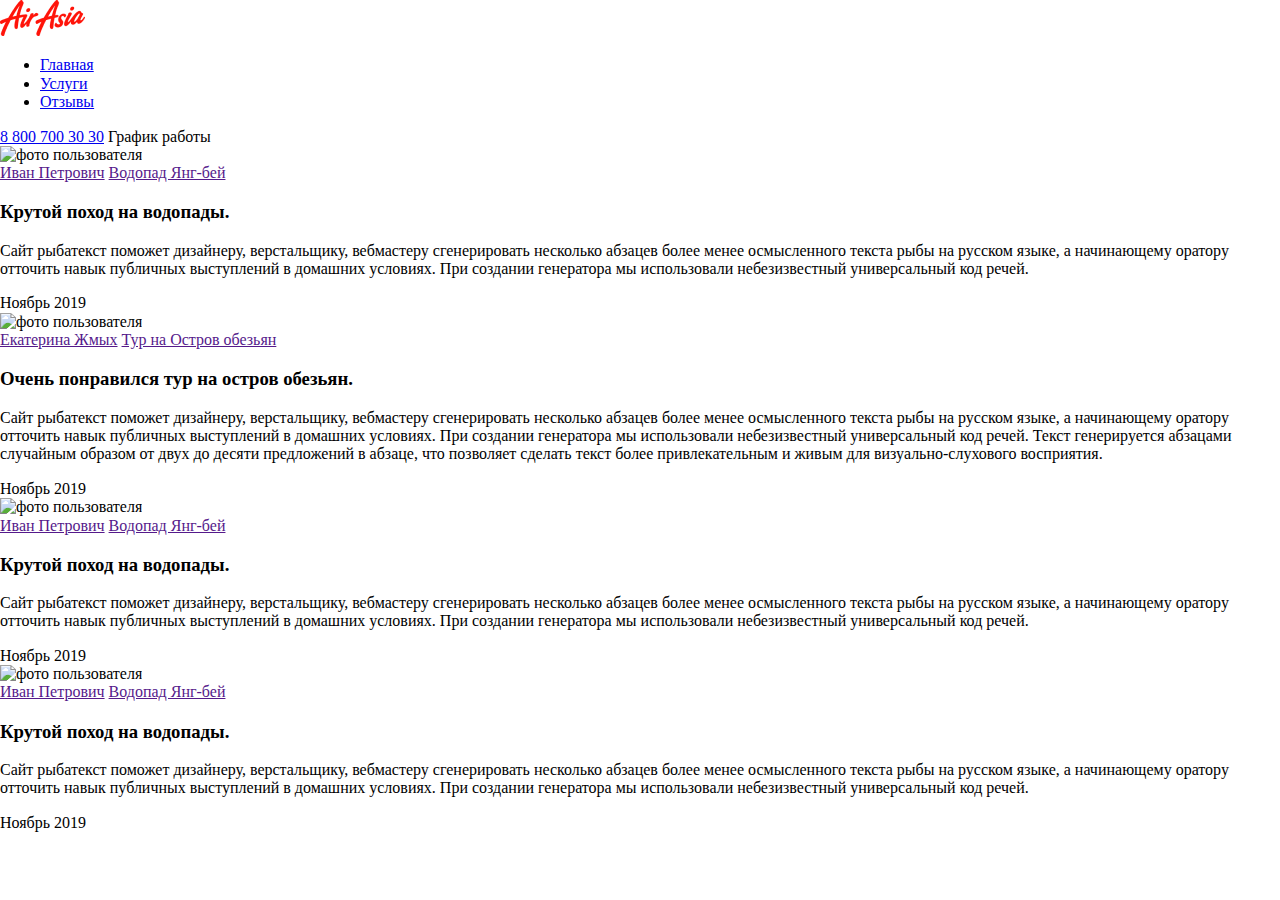
==== reviews.html @ 9202802c "Add files via upload" ====
<!DOCTYPE html>
<html lang="ru">

<head>
  <meta charset="UTF-8">
  <meta name="viewport" content="width=device-width, initial-scale=1.0">
  <link rel="stylesheet" href="./css/normalize.css">
  <link rel="stylesheet" href="./css/styles.css">
  <title>Air Asia - reviews</title>
</head>

<body>
  <div class="wrapper">
    <header class="header">
      <div class="logo header__logo">
        <a href="#" class="logo__link"><img class="logo__image" src="./img/logo.png" alt="air asia logo"></a>
      </div>
      <nav class="menu">
        <ul class="menu__list">
          <li class="menu__list-item"><a href="#" class="menu__list-link">Главная</a></li>
          <li class="menu__list-item"><a href="#" class="menu__list-link">Услуги</a></li>
          <li class="menu__list-item"><a href="#" class="menu__list-link">Отзывы</a></li>
        </ul>
      </nav>
      <div class="contacts">
        <a href="tel:+88007003030" class="contacts__tel-link">8 800 700 30 30</a>
        <span class="contacts__work-schedule">График работы</span>
      </div>
    </header>

    <main class="main">

      <section class="reviews">
        <div class="review-card">
          <div class="review-card__person-block">
            <div class="review-card__avatar-image">
              <img src="" alt="фото пользователя">
            </div>
            <div class="review-card__avatar-info">
              <a href="" class="review-card__avatar-link">Иван Петрович</a>
              <a href="" class="review-card__avatar-tour">Водопад Янг-бей</a>
            </div>
            <div class="review-card__content">
              <h3 class="review-card__title">Крутой поход на водопады.</h3>
              <p class="review-card__text">Сайт рыбатекст поможет дизайнеру, верстальщику, вебмастеру сгенерировать
                несколько абзацев более менее осмысленного текста рыбы на русском языке, а начинающему оратору отточить
                навык публичных выступлений в домашних условиях. При создании генератора мы использовали небезизвестный
                универсальный код речей.</p>
              <time class="review-card__post-date">Ноябрь 2019</time>
            </div>
          </div>
        </div>
        <div class="review-card">
          <div class="review-card__person-block">
            <div class="review-card__avatar-image">
              <img src="" alt="фото пользователя">
            </div>
            <div class="review-card__avatar-info">
              <a href="" class="review-card__avatar-link">Екатерина Жмых</a>
              <a href="" class="review-card__avatar-tour">Тур на Остров обезьян</a>
            </div>
            <div class="review-card__content">
              <h3 class="review-card__title">Очень понравился тур на остров обезьян.</h3>
              <p class="review-card__text">Сайт рыбатекст поможет дизайнеру, верстальщику, вебмастеру сгенерировать
                несколько абзацев более менее осмысленного текста рыбы на русском языке, а начинающему оратору отточить
                навык публичных выступлений в домашних условиях. При создании генератора мы использовали небезизвестный
                универсальный код речей. Текст генерируется абзацами случайным образом от двух до десяти предложений в
                абзаце, что позволяет сделать текст более привлекательным и живым для визуально-слухового восприятия.
              </p>
              <time class="review-card__post-date">Ноябрь 2019</time>
            </div>
          </div>
        </div>
        <div class="review-card">
          <div class="review-card__person-block">
            <div class="review-card__avatar-image">
              <img src="" alt="фото пользователя">
            </div>
            <div class="review-card__avatar-info">
              <a href="" class="review-card__avatar-link">Иван Петрович</a>
              <a href="" class="review-card__avatar-tour">Водопад Янг-бей</a>
            </div>
            <div class="review-card__content">
              <h3 class="review-card__title">Крутой поход на водопады.</h3>
              <p class="review-card__text">Сайт рыбатекст поможет дизайнеру, верстальщику, вебмастеру сгенерировать
                несколько абзацев более менее осмысленного текста рыбы на русском языке, а начинающему оратору отточить
                навык публичных выступлений в домашних условиях. При создании генератора мы использовали небезизвестный
                универсальный код речей.</p>
              <time class="review-card__post-date">Ноябрь 2019</time>
            </div>
          </div>
        </div>
        <div class="review-card">
          <div class="review-card__person-block">
            <div class="review-card__avatar-image">
              <img src="" alt="фото пользователя">
            </div>
            <div class="review-card__avatar-info">
              <a href="" class="review-card__avatar-link">Иван Петрович</a>
              <a href="" class="review-card__avatar-tour">Водопад Янг-бей</a>
            </div>
            <div class="review-card__content">
              <h3 class="review-card__title">Крутой поход на водопады.</h3>
              <p class="review-card__text">Сайт рыбатекст поможет дизайнеру, верстальщику, вебмастеру сгенерировать
                несколько абзацев более менее осмысленного текста рыбы на русском языке, а начинающему оратору отточить
                навык публичных выступлений в домашних условиях. При создании генератора мы использовали небезизвестный
                универсальный код речей.</p>
              <time class="review-card__post-date">Ноябрь 2019</time>
            </div>
          </div>
        </div>
      </section>
    </main>
  </div>

</body>

</html>
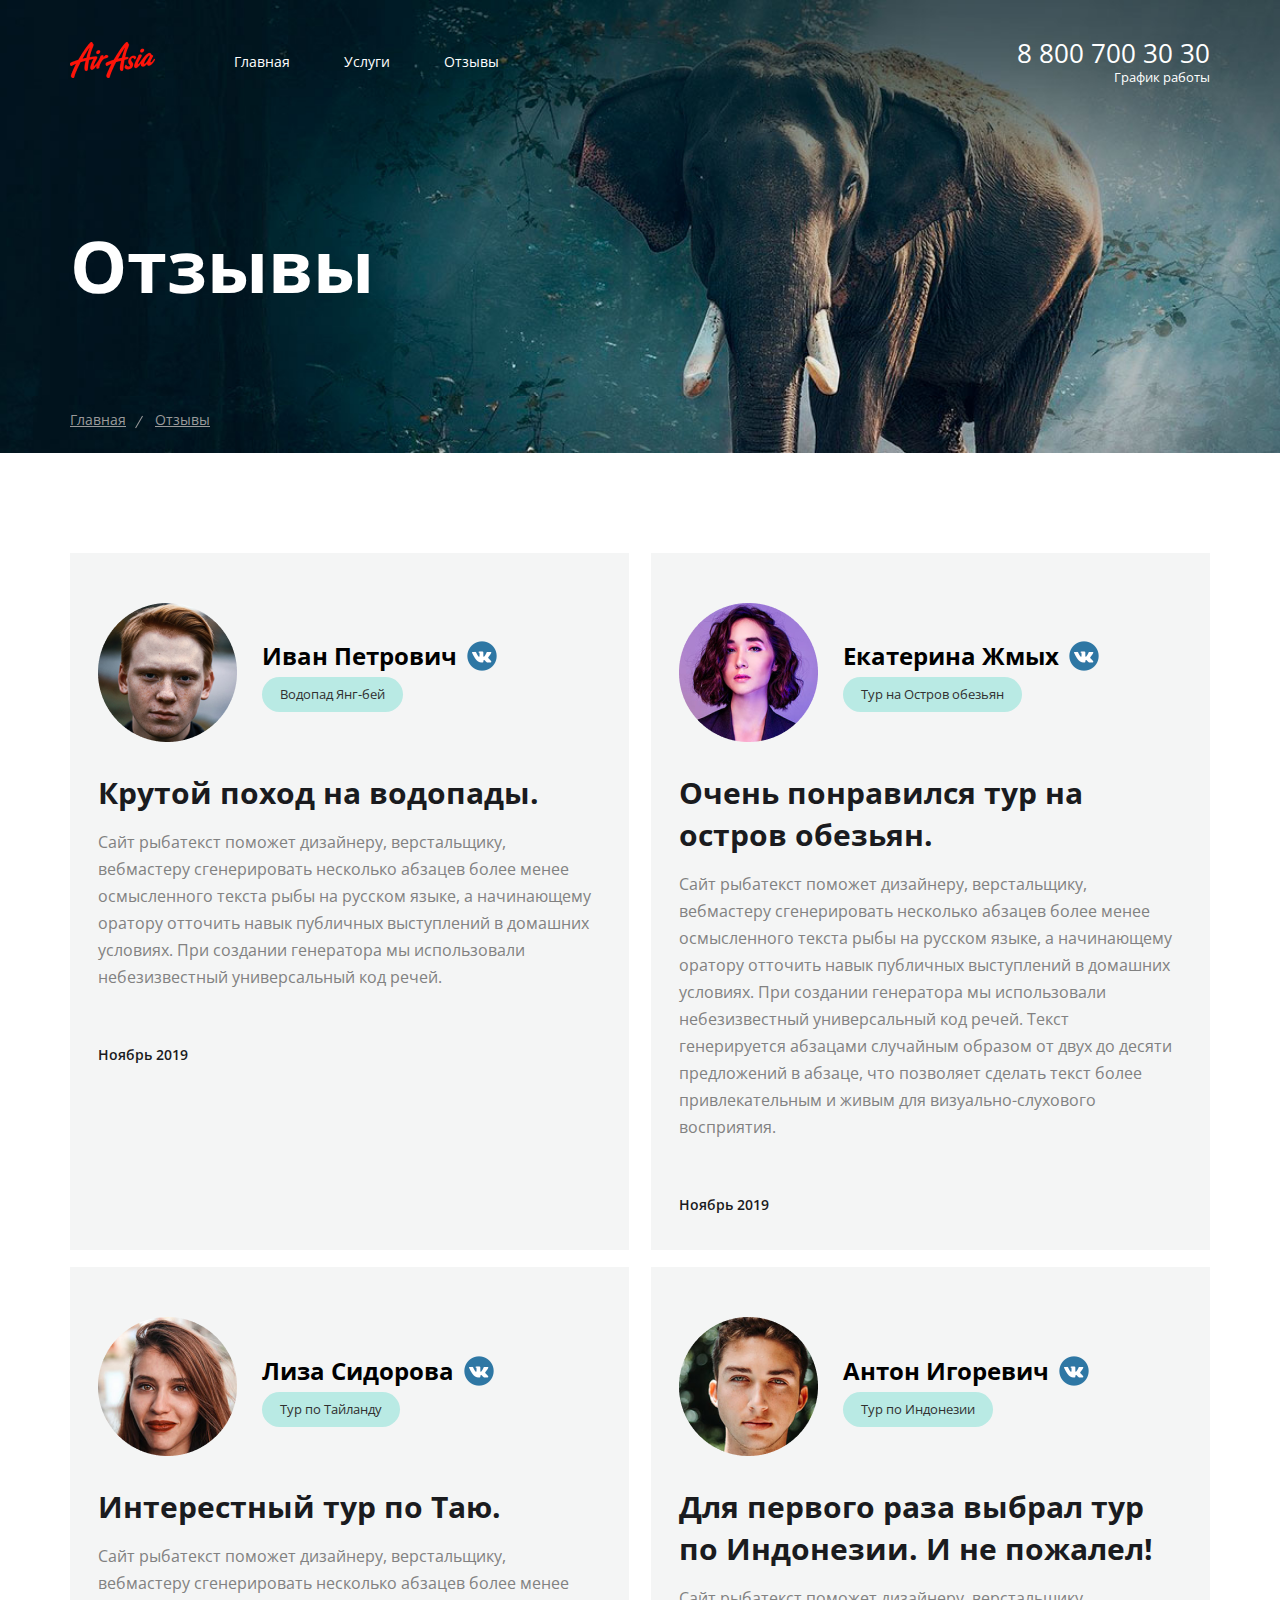
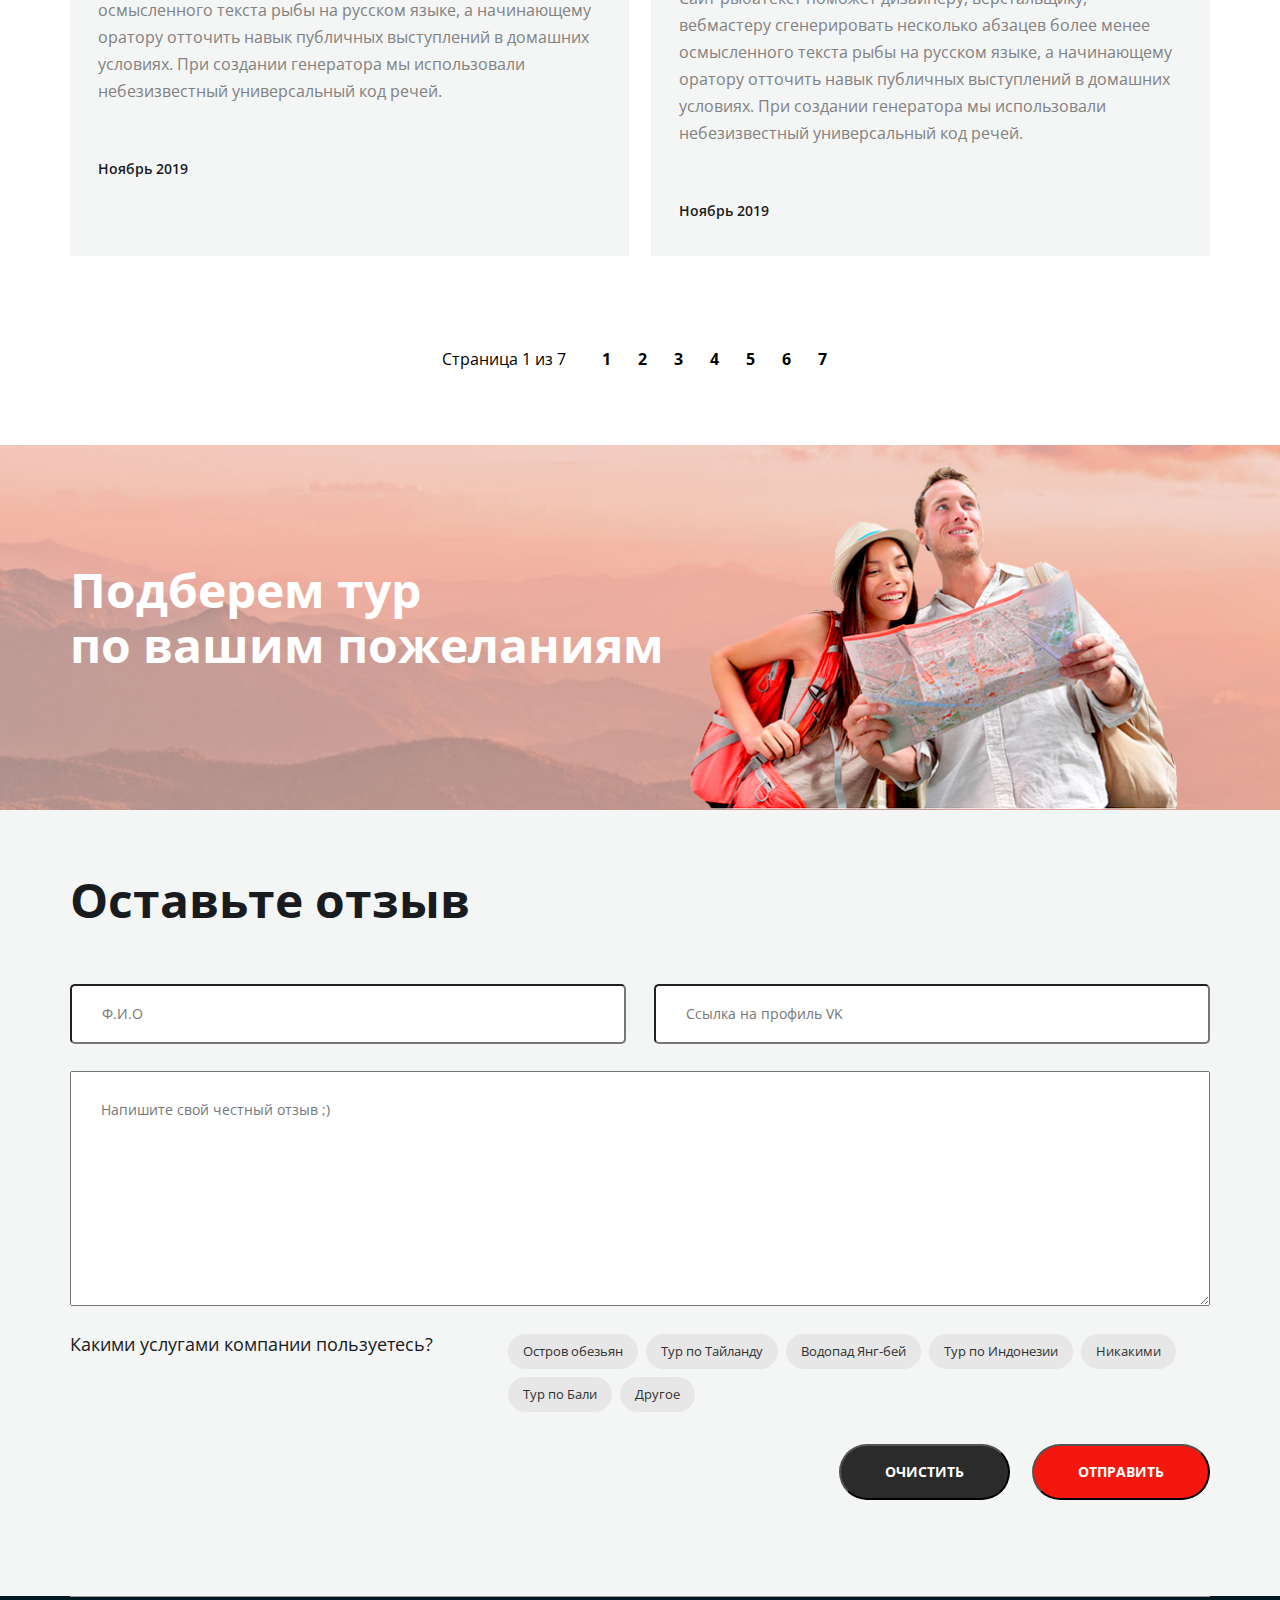
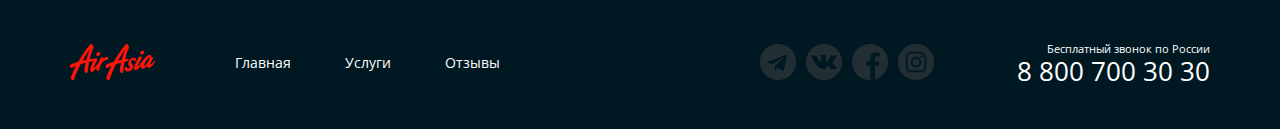
==== commit 5e1a3239: "Add files via upload" ====
--- a/reviews.html
+++ b/reviews.html
@@ -4,114 +4,247 @@
 <head>
   <meta charset="UTF-8">
   <meta name="viewport" content="width=device-width, initial-scale=1.0">
+  <link rel="preconnect" href="https://fonts.googleapis.com">
+  <link rel="preconnect" href="https://fonts.gstatic.com" crossorigin>
+  <link href="https://fonts.googleapis.com/css2?family=Open+Sans:wght@400;700&display=swap" rel="stylesheet">
   <link rel="stylesheet" href="./css/normalize.css">
   <link rel="stylesheet" href="./css/styles.css">
+  <link rel="stylesheet" href="./css/reviews.css">
   <title>Air Asia - reviews</title>
 </head>
 
 <body>
   <div class="wrapper">
-    <header class="header">
-      <div class="logo header__logo">
-        <a href="#" class="logo__link"><img class="logo__image" src="./img/logo.png" alt="air asia logo"></a>
-      </div>
-      <nav class="menu">
-        <ul class="menu__list">
-          <li class="menu__list-item"><a href="#" class="menu__list-link">Главная</a></li>
-          <li class="menu__list-item"><a href="#" class="menu__list-link">Услуги</a></li>
-          <li class="menu__list-item"><a href="#" class="menu__list-link">Отзывы</a></li>
+    <div class="bg-wrapp">
+      <div class="container">
+        <header class="header reviews-header">
+          <div class="logo header__logo">
+            <a href="#" class="logo__link"><img class="logo__image" src="./img/logo.png" alt="air asia logo"></a>
+          </div>
+          <nav class="menu">
+            <ul class="menu__list">
+              <li class="menu__list-item"><a href="#" class="menu__list-link">Главная</a></li>
+              <li class="menu__list-item"><a href="#" class="menu__list-link">Услуги</a></li>
+              <li class="menu__list-item"><a href="#" class="menu__list-link">Отзывы</a></li>
+            </ul>
+          </nav>
+          <div class="contacts header__contacts">
+            <a href="tel:+88007003030" class="contacts__tel-link">8 800 700 30 30</a>
+            <span class="contacts__work-schedule">График работы</span>
+          </div>
+        </header>
+        <div class="sub-header-reviews">
+          <h1 class="sub-header-reviews__title">Отзывы</h1>
+        </div>
+        <ul class="breadcrumbs">
+          <li class="breadcrumbs__item"><a href="./index.html" class="breadcrumbs__link">Главная</a></li>
+          <li class="breadcrumbs__item"><a href="./reviews.html" class="breadcrumbs__link">Отзывы</a></li>
         </ul>
-      </nav>
-      <div class="contacts">
-        <a href="tel:+88007003030" class="contacts__tel-link">8 800 700 30 30</a>
-        <span class="contacts__work-schedule">График работы</span>
-      </div>
-    </header>
+      </div>
+    </div>
 
     <main class="main">
 
       <section class="reviews">
-        <div class="review-card">
-          <div class="review-card__person-block">
-            <div class="review-card__avatar-image">
-              <img src="" alt="фото пользователя">
-            </div>
-            <div class="review-card__avatar-info">
-              <a href="" class="review-card__avatar-link">Иван Петрович</a>
-              <a href="" class="review-card__avatar-tour">Водопад Янг-бей</a>
-            </div>
-            <div class="review-card__content">
-              <h3 class="review-card__title">Крутой поход на водопады.</h3>
-              <p class="review-card__text">Сайт рыбатекст поможет дизайнеру, верстальщику, вебмастеру сгенерировать
-                несколько абзацев более менее осмысленного текста рыбы на русском языке, а начинающему оратору отточить
-                навык публичных выступлений в домашних условиях. При создании генератора мы использовали небезизвестный
-                универсальный код речей.</p>
-              <time class="review-card__post-date">Ноябрь 2019</time>
-            </div>
-          </div>
-        </div>
-        <div class="review-card">
-          <div class="review-card__person-block">
-            <div class="review-card__avatar-image">
-              <img src="" alt="фото пользователя">
-            </div>
-            <div class="review-card__avatar-info">
-              <a href="" class="review-card__avatar-link">Екатерина Жмых</a>
-              <a href="" class="review-card__avatar-tour">Тур на Остров обезьян</a>
-            </div>
-            <div class="review-card__content">
-              <h3 class="review-card__title">Очень понравился тур на остров обезьян.</h3>
-              <p class="review-card__text">Сайт рыбатекст поможет дизайнеру, верстальщику, вебмастеру сгенерировать
-                несколько абзацев более менее осмысленного текста рыбы на русском языке, а начинающему оратору отточить
-                навык публичных выступлений в домашних условиях. При создании генератора мы использовали небезизвестный
-                универсальный код речей. Текст генерируется абзацами случайным образом от двух до десяти предложений в
-                абзаце, что позволяет сделать текст более привлекательным и живым для визуально-слухового восприятия.
-              </p>
-              <time class="review-card__post-date">Ноябрь 2019</time>
-            </div>
-          </div>
-        </div>
-        <div class="review-card">
-          <div class="review-card__person-block">
-            <div class="review-card__avatar-image">
-              <img src="" alt="фото пользователя">
-            </div>
-            <div class="review-card__avatar-info">
-              <a href="" class="review-card__avatar-link">Иван Петрович</a>
-              <a href="" class="review-card__avatar-tour">Водопад Янг-бей</a>
-            </div>
-            <div class="review-card__content">
-              <h3 class="review-card__title">Крутой поход на водопады.</h3>
-              <p class="review-card__text">Сайт рыбатекст поможет дизайнеру, верстальщику, вебмастеру сгенерировать
-                несколько абзацев более менее осмысленного текста рыбы на русском языке, а начинающему оратору отточить
-                навык публичных выступлений в домашних условиях. При создании генератора мы использовали небезизвестный
-                универсальный код речей.</p>
-              <time class="review-card__post-date">Ноябрь 2019</time>
-            </div>
-          </div>
-        </div>
-        <div class="review-card">
-          <div class="review-card__person-block">
-            <div class="review-card__avatar-image">
-              <img src="" alt="фото пользователя">
-            </div>
-            <div class="review-card__avatar-info">
-              <a href="" class="review-card__avatar-link">Иван Петрович</a>
-              <a href="" class="review-card__avatar-tour">Водопад Янг-бей</a>
-            </div>
-            <div class="review-card__content">
-              <h3 class="review-card__title">Крутой поход на водопады.</h3>
-              <p class="review-card__text">Сайт рыбатекст поможет дизайнеру, верстальщику, вебмастеру сгенерировать
-                несколько абзацев более менее осмысленного текста рыбы на русском языке, а начинающему оратору отточить
-                навык публичных выступлений в домашних условиях. При создании генератора мы использовали небезизвестный
-                универсальный код речей.</p>
-              <time class="review-card__post-date">Ноябрь 2019</time>
-            </div>
-          </div>
-        </div>
+        <div class="container">
+          <div class="review-cards-block">
+            <div class="review-card">
+              <div class="review-card__person-block">
+                <div class="review-card__header">
+                  <div class="review-card__avatar-image">
+                    <img src="./img/user-1.png" alt="фото пользователя">
+                  </div>
+                  <div class="review-card__avatar-info">
+                    <a href="" class="review-card__avatar-link">Иван Петрович</a>
+                    <a href="" class="review-card__avatar-tour">Водопад Янг-бей</a>
+                  </div>
+                </div>
+                <div class="review-card__content">
+                  <h3 class="review-card__title">Крутой поход на водопады.</h3>
+                  <p class="review-card__text">Сайт рыбатекст поможет дизайнеру, верстальщику, вебмастеру сгенерировать
+                    несколько абзацев более менее осмысленного текста рыбы на русском языке, а начинающему оратору
+                    отточить
+                    навык публичных выступлений в домашних условиях. При создании генератора мы использовали
+                    небезизвестный
+                    универсальный код речей.</p>
+                  <time class="review-card__post-date">Ноябрь 2019</time>
+                </div>
+              </div>
+            </div>
+            <div class="review-card">
+              <div class="review-card__person-block">
+                <div class="review-card__header">
+                  <div class="review-card__avatar-image">
+                    <img src="./img/user-2.png" alt="фото пользователя">
+                  </div>
+                  <div class="review-card__avatar-info">
+                    <a href="" class="review-card__avatar-link">Екатерина Жмых</a>
+                    <a href="" class="review-card__avatar-tour">Тур на Остров обезьян</a>
+                  </div>
+                </div>
+                <div class="review-card__content">
+                  <h3 class="review-card__title">Очень понравился тур на остров обезьян.</h3>
+                  <p class="review-card__text">Сайт рыбатекст поможет дизайнеру, верстальщику, вебмастеру сгенерировать
+                    несколько абзацев более менее осмысленного текста рыбы на русском языке, а начинающему оратору
+                    отточить
+                    навык публичных выступлений в домашних условиях. При создании генератора мы использовали
+                    небезизвестный
+                    универсальный код речей. Текст генерируется абзацами случайным образом от двух до десяти предложений
+                    в
+                    абзаце, что позволяет сделать текст более привлекательным и живым для визуально-слухового
+                    восприятия.
+                  </p>
+                  <time class="review-card__post-date">Ноябрь 2019</time>
+                </div>
+              </div>
+            </div>
+            <div class="review-card">
+              <div class="review-card__person-block">
+                <div class="review-card__header">
+                  <div class="review-card__avatar-image">
+                    <img src="./img/user-3.png" alt="фото пользователя">
+                  </div>
+                  <div class="review-card__avatar-info">
+                    <a href="" class="review-card__avatar-link">Лиза Сидорова</a>
+                    <a href="" class="review-card__avatar-tour">Тур по Тайланду</a>
+                  </div>
+                </div>
+                <div class="review-card__content">
+                  <h3 class="review-card__title">Интерестный тур по Таю.</h3>
+                  <p class="review-card__text">Сайт рыбатекст поможет дизайнеру, верстальщику, вебмастеру сгенерировать
+                    несколько абзацев более менее осмысленного
+                    текста рыбы на русском языке, а начинающему оратору отточить навык публичных выступлений в домашних
+                    условиях. При
+                    создании генератора мы использовали небезизвестный универсальный код речей.</p>
+                  <time class="review-card__post-date">Ноябрь 2019</time>
+                </div>
+              </div>
+            </div>
+            <div class="review-card">
+              <div class="review-card__person-block">
+                <div class="review-card__header">
+                  <div class="review-card__avatar-image">
+                    <img src="./img/user-4.png" alt="фото пользователя">
+                  </div>
+                  <div class="review-card__avatar-info">
+                    <a href="" class="review-card__avatar-link">Антон Игоревич</a>
+                    <a href="" class="review-card__avatar-tour">Тур по Индонезии</a>
+                  </div>
+                </div>
+                <div class="review-card__content">
+                  <h3 class="review-card__title">Для первого раза выбрал тур по Индонезии. И не пожалел!</h3>
+                  <p class="review-card__text">Сайт рыбатекст поможет дизайнеру, верстальщику, вебмастеру сгенерировать
+                    несколько абзацев более менее осмысленного
+                    текста рыбы на русском языке, а начинающему оратору отточить навык публичных выступлений в домашних
+                    условиях. При
+                    создании генератора мы использовали небезизвестный универсальный код речей.</p>
+                  <time class="review-card__post-date">Ноябрь 2019</time>
+                </div>
+              </div>
+            </div>
+          </div>
+          <div class="paginator reviews-paginator">
+            <p class="paginator__info">Страница <span>1 </span>из<span> 7</span></p>
+            <ul class="paginator__menu-links">
+              <li class="paginator__menu-item"><a href="#" class="paginator__menu-link">1</a></li>
+              <li class="paginator__menu-item"><a href="#" class="paginator__menu-link">2</a></li>
+              <li class="paginator__menu-item"><a href="#" class="paginator__menu-link">3</a></li>
+              <li class="paginator__menu-item"><a href="#" class="paginator__menu-link">4</a></li>
+              <li class="paginator__menu-item"><a href="#" class="paginator__menu-link">5</a></li>
+              <li class="paginator__menu-item"><a href="#" class="paginator__menu-link">6</a></li>
+              <li class="paginator__menu-item"><a href="#" class="paginator__menu-link">7</a></li>
+            </ul>
+          </div>
+        </div>
+
       </section>
     </main>
+    <section class="tours-for-u">
+      <div class="container">
+        <h2 class="tours-for-u__title">Подберем тур <br>по вашим пожеланиям</h2>
+      </div>
+    </section>
+    <section class="review-page-form">
+      <div class="container">
+        <h2 class="review-form__title">Оставьте отзыв</h2>
+        <form action="#" method="post" class="review-form">
+          <div class="review-form__person-row">
+            <input type="text" name="person-name" id="person-name" class="review-form__person-name" placeholder="Ф.И.О">
+            <input type="url" name="person-vk-link" id="person-vk-link" class="review-form__vk-link"
+              placeholder="Ссылка на профиль VK">
+          </div>
+          <textarea name="review-post" id="review-post" class="review-form__post"
+            placeholder="Напишите свой честный отзыв ;)"></textarea>
+          <div class="review-form__checkbox-wrapp">
+            <span class="review-form__checkbox-info">Какими услугами компании пользуетесь?</span>
+            <div class="review-form__checkbox">
+              <input type="checkbox" name="review-form__checkbox-item" id="review-form__checkbox-item"
+                class="review-form__checkbox-item">
+              <label for="review-form__checkbox-item" class="review-form__checkbox-label">Остров обезьян</label>
+              <input type="checkbox" name="review-form__checkbox-item" id="review-form__checkbox-item"
+                class="review-form__checkbox-item">
+              <label for="review-form__checkbox-item" class="review-form__checkbox-label">Тур по Тайланду</label>
+              <input type="checkbox" name="review-form__checkbox-item" id="review-form__checkbox-item"
+                class="review-form__checkbox-item">
+              <label for="review-form__checkbox-item" class="review-form__checkbox-label">Водопад Янг-бей</label>
+              <input type="checkbox" name="review-form__checkbox-item" id="review-form__checkbox-item"
+                class="review-form__checkbox-item">
+              <label for="review-form__checkbox-item" class="review-form__checkbox-label">Тур по Индонезии</label>
+              <input type="checkbox" name="review-form__checkbox-item" id="review-form__checkbox-item"
+                class="review-form__checkbox-item">
+              <label for="review-form__checkbox-item" class="review-form__checkbox-label">Никакими</label>
+              <input type="checkbox" name="review-form__checkbox-item" id="review-form__checkbox-item"
+                class="review-form__checkbox-item">
+              <label for="review-form__checkbox-item" class="review-form__checkbox-label">Тур по Бали</label>
+              <input type="checkbox" name="review-form__checkbox-item" id="review-form__checkbox-item"
+                class="review-form__checkbox-item">
+              <label for="review-form__checkbox-item" class="review-form__checkbox-label">Другое</label>
+            </div>
+          </div>
+          <div class="review-form__buttons-block">
+            <button type="reset" class="review-form__btn-reset">Очистить</button>
+            <button type="submit" class="review-form__btn-submit">Отправить</button>
+          </div>
+        </form>
+      </div>
+    </section>
+    <footer class="reviews-footer"">
+      <div class=" container">
+      <div class="footer">
+        <div class="logo footer__logo">
+          <a href="./index.html" class="logo__link"><img class="logo__image" src="./img/logo.png"
+              alt="air asia logo"></a>
+        </div>
+        <nav class="menu">
+          <ul class="menu__list">
+            <li class="menu__list-item"><a href="./index.html" class="menu__list-link">Главная</a></li>
+            <li class="menu__list-item"><a href="./services.html" class="menu__list-link">Услуги</a></li>
+            <li class="menu__list-item"><a href="./reviews.html" class="menu__list-link">Отзывы</a></li>
+          </ul>
+        </nav>
+        <div class="social-links">
+          <ul class="social-links__group">
+            <li class="social-links__item"><a href="#" class="social-links__link"><img src="./img/icons/tg-icon.png"
+                  alt="telegramm icon" class="social-links__icon"></a></li>
+            <li class="social-links__item"><a href="#" class="social-links__link"><img src="./img/icons/vk-icon.png"
+                  alt="vk icon" class="social-links__icon"></a></li>
+            <li class="social-links__item"><a href="#" class="social-links__link"><img src="./img/icons/fb-icon.png"
+                  alt="facebook icon" class="social-links__icon"></a></li>
+            <li class="social-links__item"><a href="#" class="social-links__link"><img src="./img/icons/insta-icon.png"
+                  alt="instagramm icon" class="social-links__icon"></a></li>
+          </ul>
+        </div>
+        <div class="contacts footer__contacts">
+          <span class="contacts__info">Бесплатный звонок по России</span>
+          <a href="tel:+88007003030" class="contacts__tel-link">8 800 700 30 30</a>
+        </div>
+        </nav>
+      </div>
+
   </div>
+  </footer>
+
+  </div>
 
 </body>
 
--- a/css/styles.css
+++ b/css/styles.css
@@ -0,0 +1,396 @@
+/* ********** */
+
+* {
+  box-sizing: border-box;
+}
+
+body {
+  margin: 0;
+  padding: 0;
+  font-family: 'Open Sans', sans-serif;
+  font-weight: 400;
+  font-size: 14px;
+  color: #fff;
+}
+
+h1,
+h2,
+h3,
+h4,
+h5,
+p {
+  margin: 0;
+  padding: 0;
+}
+
+a {
+  color: inherit;
+  text-decoration: none;
+}
+
+img {
+  width: 100%;
+}
+
+ul,
+ul li {
+  margin: 0;
+  padding: 0;
+  list-style: none;
+}
+
+input:focus,
+textarea:focus {
+  border: 1px solid #F5170E;
+}
+
+/* *************** */
+
+.main-page-wrapper {
+  background-image: url("../img/bg-1.jpg"), url("../img/bg-2.jpg");
+  background-position: top center, bottom center;
+  background-repeat: no-repeat, no-repeat;
+  background-color: #001821;
+
+}
+
+.container {
+  max-width: 1140px;
+  margin: 0 auto;
+}
+
+/* HEADER */
+
+.header {
+  display: flex;
+  flex-wrap: wrap;
+  align-items: center;
+  min-height: 124px;
+}
+
+.logo {}
+
+.header__logo {
+  margin-right: 79px;
+}
+
+.logo__link {
+  display: inline-block;
+}
+
+.menu__list {
+  display: flex;
+  flex-wrap: wrap;
+  gap: 54px;
+}
+
+.menu__list-item:hover {
+  color: #DA0100;
+  transition: all 0.5s;
+}
+
+.contacts {
+  margin-left: auto;
+  text-align: right;
+}
+
+.contacts__tel-link {
+  display: block;
+  font-size: 26px;
+}
+
+.contacts__tel-link:hover {
+  color: #DA0100;
+  transition: all 0.5s;
+}
+
+.contacts__work-schedule {
+  font-size: 13px;
+}
+
+/* PROMO-SECTION */
+
+.promo-section {
+  padding: 46px 0 246px 0;
+}
+
+.promo-section__content {
+  max-width: 514px;
+}
+
+.promo-section__title {
+  font-size: 72px;
+  font-weight: 700;
+  margin-bottom: 28px;
+}
+
+.promo-section__text {
+  font-size: 18px;
+  margin-bottom: 34px;
+}
+
+.promo-section__button {
+  display: inline-block;
+  padding: 18px 40px;
+  font-size: 14px;
+  font-weight: 700;
+  text-transform: uppercase;
+  background-color: #F5170E;
+  border-radius: 35px;
+}
+
+/* HOT-TOURS */
+
+.hot-tours__title {
+  margin-bottom: 51px;
+  font-size: 36px;
+  font-weight: 700;
+}
+
+.hot-tours__title::after {
+  display: inline-block;
+  margin-left: 12px;
+  content: "";
+  width: 21px;
+  height: 28px;
+  background: url("../img/icons/flame-icon.png") center center / cover no-repeat;
+}
+
+.hot-tours {
+  margin-bottom: 127px;
+}
+
+.hot-tours__offers {
+  display: flex;
+  flex-wrap: wrap;
+  justify-content: space-between;
+}
+
+.hot-tours__offers-card {
+  max-width: 32%;
+}
+
+.hot-tours-card__block {
+  margin-top: -3px;
+  padding: 35px 52px 26px 22px;
+  background-color: #fff;
+}
+
+.hot-tours-card__title {
+  margin-bottom: 21px;
+  color: #000;
+  font-size: 24px;
+  font-weight: 700;
+}
+
+.hot-tours-card__details {
+  margin: 0 -14px;
+  margin-bottom: 24px;
+}
+
+.hot-tours-card__tour-duration,
+.hot-tours-card__tour-include {
+  display: inline-block;
+  vertical-align: middle;
+  margin: 0 14px;
+  font-size: 16px;
+  color: #666666;
+}
+
+.hot-tours-card__tour-duration::before {
+  display: inline-block;
+  content: "";
+  width: 26px;
+  height: 26px;
+  margin-right: 5px;
+  vertical-align: middle;
+  background: url("../img/icons/calendar-icon.png") center center / cover no-repeat;
+}
+
+.hot-tours-card__tour-include::before {
+  display: inline-block;
+  content: "";
+  width: 26px;
+  height: 26px;
+  margin-right: 5px;
+  vertical-align: middle;
+  background: url("../img/icons/meal-icon.png") center center / cover no-repeat;
+}
+
+.hot-tours-card__info {
+  color: #303030;
+  margin-bottom: 25px;
+  line-height: 1.5;
+}
+
+.hot-tours-card__more-info-button {
+  display: inline-block;
+  padding: 18px 30px;
+  font-weight: 700;
+  text-transform: uppercase;
+  color: #F5170E;
+  border: 1px solid #F5170E;
+  border-radius: 35px;
+}
+
+.hot-tours-card__more-info-button:hover {
+  color: #fff;
+  background-color: #F5170E;
+  transition: all 0.5s;
+}
+
+/* NEWS */
+
+.news-section {
+  margin-bottom: 125px;
+}
+
+.news-section__title {
+  margin-bottom: 51px;
+  font-size: 36px;
+  font-weight: 700;
+}
+
+.news-section__cards {
+  display: flex;
+  justify-content: space-between;
+  margin-bottom: 0px;
+}
+
+.news-section__slider-card {
+  position: relative;
+  max-width: 49%;
+}
+
+.news-section__slider-card-content {
+  position: absolute;
+  bottom: 50px;
+  left: 32px;
+  color: #fff;
+  min-height: 95px;
+}
+
+.news-section__slider-card-title {
+  margin-top: 15px;
+  font-size: 24px;
+  font-weight: 700;
+}
+
+.news-section__slider-card-info {
+  margin-top: 20px;
+  font-size: 16px;
+}
+
+.paginator {
+  text-align: center;
+  font-size: 16px;
+}
+
+.paginator__info {
+  display: inline-block;
+  margin-right: 20px;
+}
+
+.paginator__menu-links {
+  display: inline-block;
+}
+
+.paginator__menu-item {
+  display: inline-block;
+  width: 32px;
+  height: 32px;
+  line-height: 32px;
+  font-weight: 700;
+  border-radius: 100%;
+}
+
+.paginator__menu-item:hover {
+  background-color: #fff;
+  color: #F5170E;
+  transition: all 0.5s;
+}
+
+/* ABOUT US */
+
+.about-us-section {
+  display: flex;
+  margin-bottom: 53px;
+  color: #000;
+}
+
+.about-us-section__tour-image {
+  width: 490px;
+}
+
+.about-us-section__content {
+  width: 785px;
+  min-height: 455px;
+  margin-top: 100px;
+  margin-left: -142px;
+  background: url("../img/about-us-image-2.jpg") center center / cover no-repeat;
+  padding: 70px 202px 0px 81px;
+}
+
+.about-us-section__title {
+  margin-bottom: 37px;
+  font-size: 36px;
+  font-weight: 700;
+}
+
+.about-us-section__info {
+  font-size: 16px;
+  line-height: 1.42;
+  margin-bottom: 43px;
+}
+
+.about-us-section__more-info-link {
+  display: inline-block;
+  padding: 18px 40px;
+  color: #fff;
+  font-size: 14px;
+  font-weight: 700;
+  text-transform: uppercase;
+  background-color: #F5170E;
+  border-radius: 35px;
+}
+
+/* FOOTER */
+
+.footer {
+  display: flex;
+  flex-wrap: wrap;
+  align-items: center;
+  padding: 43px 0px;
+  border-top: 1px solid #9a9a9a;
+}
+
+.footer__logo {
+  margin-right: 80px;
+}
+
+.social-links {
+  margin-left: 260px;
+  margin-right: 35px;
+}
+
+.social-links__group {
+  display: flex;
+  gap: 10px;
+}
+
+.social-links__item {
+  opacity: 0.5;
+}
+
+.social-links__item:hover {
+  opacity: 1.0;
+  transition: all 0.5s;
+}
+
+.contacts__info {
+  font-size: 11px;
+}
+
+.contacts__tel-link {
+  font-size: 26px;
+}--- a/css/reviews.css
+++ b/css/reviews.css
@@ -0,0 +1,256 @@
+.bg-wrapp {
+  background: url("../img/services-bg.jpg") top center / cover no-repeat;
+  margin-bottom: 100px;
+}
+
+.reviews-header {
+  margin-bottom: 100px;
+}
+
+.sub-header-reviews__title {
+  margin-bottom: 105px;
+  font-size: 72px;
+  font-weight: 700;
+}
+
+.breadcrumbs {
+  padding-bottom: 25px;
+}
+
+.breadcrumbs__item {
+  display: inline-block;
+  position: relative;
+  margin-right: 25px;
+  color: #9A9A9A;
+  text-decoration: underline;
+}
+
+.breadcrumbs__item:last-child {
+  margin-right: 0;
+}
+
+.breadcrumbs__item:hover {
+  color: #F5170E;
+  transition: all 0.5s;
+}
+
+.breadcrumbs__item::after {
+  content: "";
+  position: absolute;
+  top: -1px;
+  width: 14px;
+  height: 14px;
+  border-bottom: 1px solid #9a9a9a;
+  transform: rotate(-60deg);
+}
+
+.breadcrumbs__item:last-child.breadcrumbs__item::after {
+  display: none;
+}
+
+.reviews {
+  margin-bottom: 70px;
+}
+
+.review-cards-block {
+  display: flex;
+  flex-wrap: wrap;
+  justify-content: space-between;
+  margin-bottom: 70px;
+}
+
+.review-card {
+  max-width: 49%;
+  padding: 50px 32px 32px 28px;
+  margin-bottom: 17px;
+  color: #000;
+  background-color: #F4F5F5;
+}
+
+.review-card__header {
+  display: flex;
+  align-items: center;
+  margin-bottom: 27px;
+}
+
+.review-card__avatar-image {
+  margin-right: 25px;
+}
+
+.review-card__avatar-link {
+  position: relative;
+  display: block;
+  font-size: 24px;
+  font-weight: 700;
+  line-height: 42px;
+}
+
+.review-card__avatar-link::after {
+  position: absolute;
+  top: 50%;
+  right: -40px;
+  transform: translateY(-50%);
+  content: "";
+  width: 30px;
+  height: 30px;
+  background: url("../img/vk-blue-1.png")
+}
+
+.review-card__avatar-link:hover {
+  color: #2E77A4;
+}
+
+.review-card__avatar-tour {
+  display: inline-block;
+  padding: 10px 18px;
+  font-size: 13px;
+  color: #303030;
+  background-color: #B9EAE4;
+  border-radius: 35px;
+}
+
+.review-card__title {
+  margin-bottom: 15px;
+  font-size: 30px;
+  font-weight: 700;
+  line-height: 42px;
+  color: #1A1B1E;
+}
+
+.review-card__text {
+  margin-bottom: 50px;
+  font-size: 16px;
+  line-height: 27px;
+  color: #818181;
+}
+
+.review-card__post-date {
+  font-weight: 600;
+  line-height: 27px;
+  color: #1A1B1E;
+}
+
+.reviews-paginator {
+  color: #000;
+}
+
+.paginator__menu-item:hover {
+  background-color: #F5170E;
+  color: #fff;
+  transition: all 0.5s;
+}
+
+.tours-for-u {
+  background: url("../img/tours-for-u-bg.jpg") top center / cover no-repeat;
+  min-height: 365px;
+}
+
+.tours-for-u__title {
+  padding: 117px 0;
+  max-width: 595px;
+  font-size: 48px;
+  font-weight: 700;
+}
+
+.review-page-form {
+  padding: 62px 0 96px 0;
+  background-color: #F4F5F5;
+}
+
+.review-form__title {
+  margin-bottom: 57px;
+  font-size: 48px;
+  font-weight: 700;
+  color: #1A1B1E;
+}
+
+.review-form__person-row {
+  display: flex;
+  justify-content: space-between;
+  align-items: center;
+  margin-bottom: 27px;
+  color: #666666;
+}
+
+.review-form__person-name,
+.review-form__vk-link {
+  padding: 20px 30px;
+  width: 50%;
+  border-radius: 5px;
+}
+
+.review-form__person-name {
+  margin-right: 28px;
+}
+
+.review-form__post {
+  width: 100%;
+  padding: 30px;
+  margin-bottom: 25px;
+  min-height: 235px;
+}
+
+.review-form__checkbox-wrapp {
+  display: flex;
+  margin-bottom: 32px;
+}
+
+.review-form__checkbox-info {
+  flex-shrink: 0;
+  margin-right: 75px;
+  font-size: 18px;
+  color: #1A1B1E;
+}
+
+.review-form__checkbox {
+  display: flex;
+  flex-wrap: wrap;
+  gap: 8px;
+}
+
+.review-form__checkbox-item {
+  position: absolute;
+  z-index: -1;
+  opacity: 0;
+}
+
+.review-form__checkbox-label {
+  padding: 10px 15px;
+  font-size: 13px;
+  border-radius: 35px;
+  color: #303030;
+  background-color: #E7E7E7;
+}
+
+.review-form__checkbox-item:checked+.review-form__checkbox-label {
+  background-color: #B9EAE4;
+}
+
+.review-form__buttons-block {
+  text-align: right;
+}
+
+.review-form__btn-reset,
+.review-form__btn-submit {
+  display: inline-block;
+  padding: 18px 44px;
+  font-weight: 700;
+  color: #fff;
+  text-transform: uppercase;
+  border-radius: 35px;
+  cursor: pointer;
+}
+
+.review-form__btn-reset {
+  background-color: #2B2B2B;
+  margin: 0 18px 0 auto;
+
+}
+
+.review-form__btn-submit {
+  background-color: #F5170E;
+}
+
+.reviews-footer {
+  background-color: #001821;
+}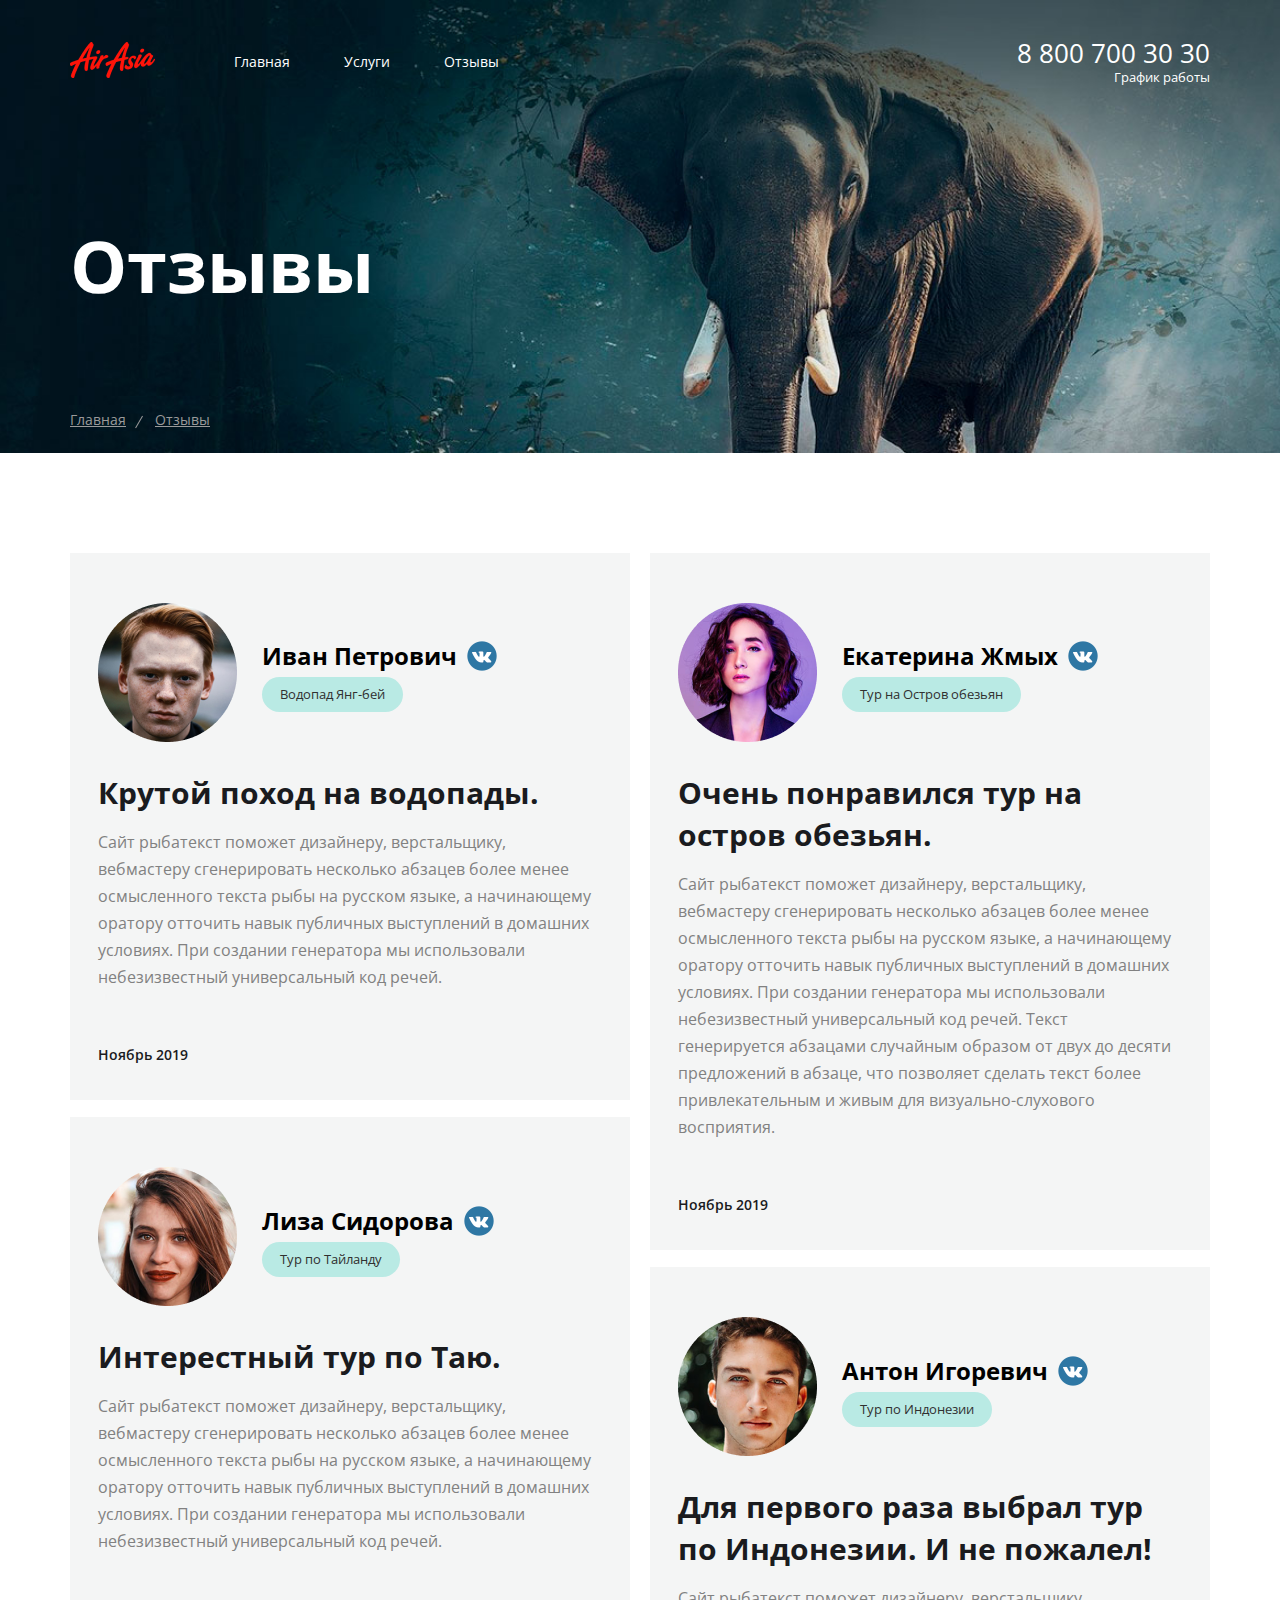
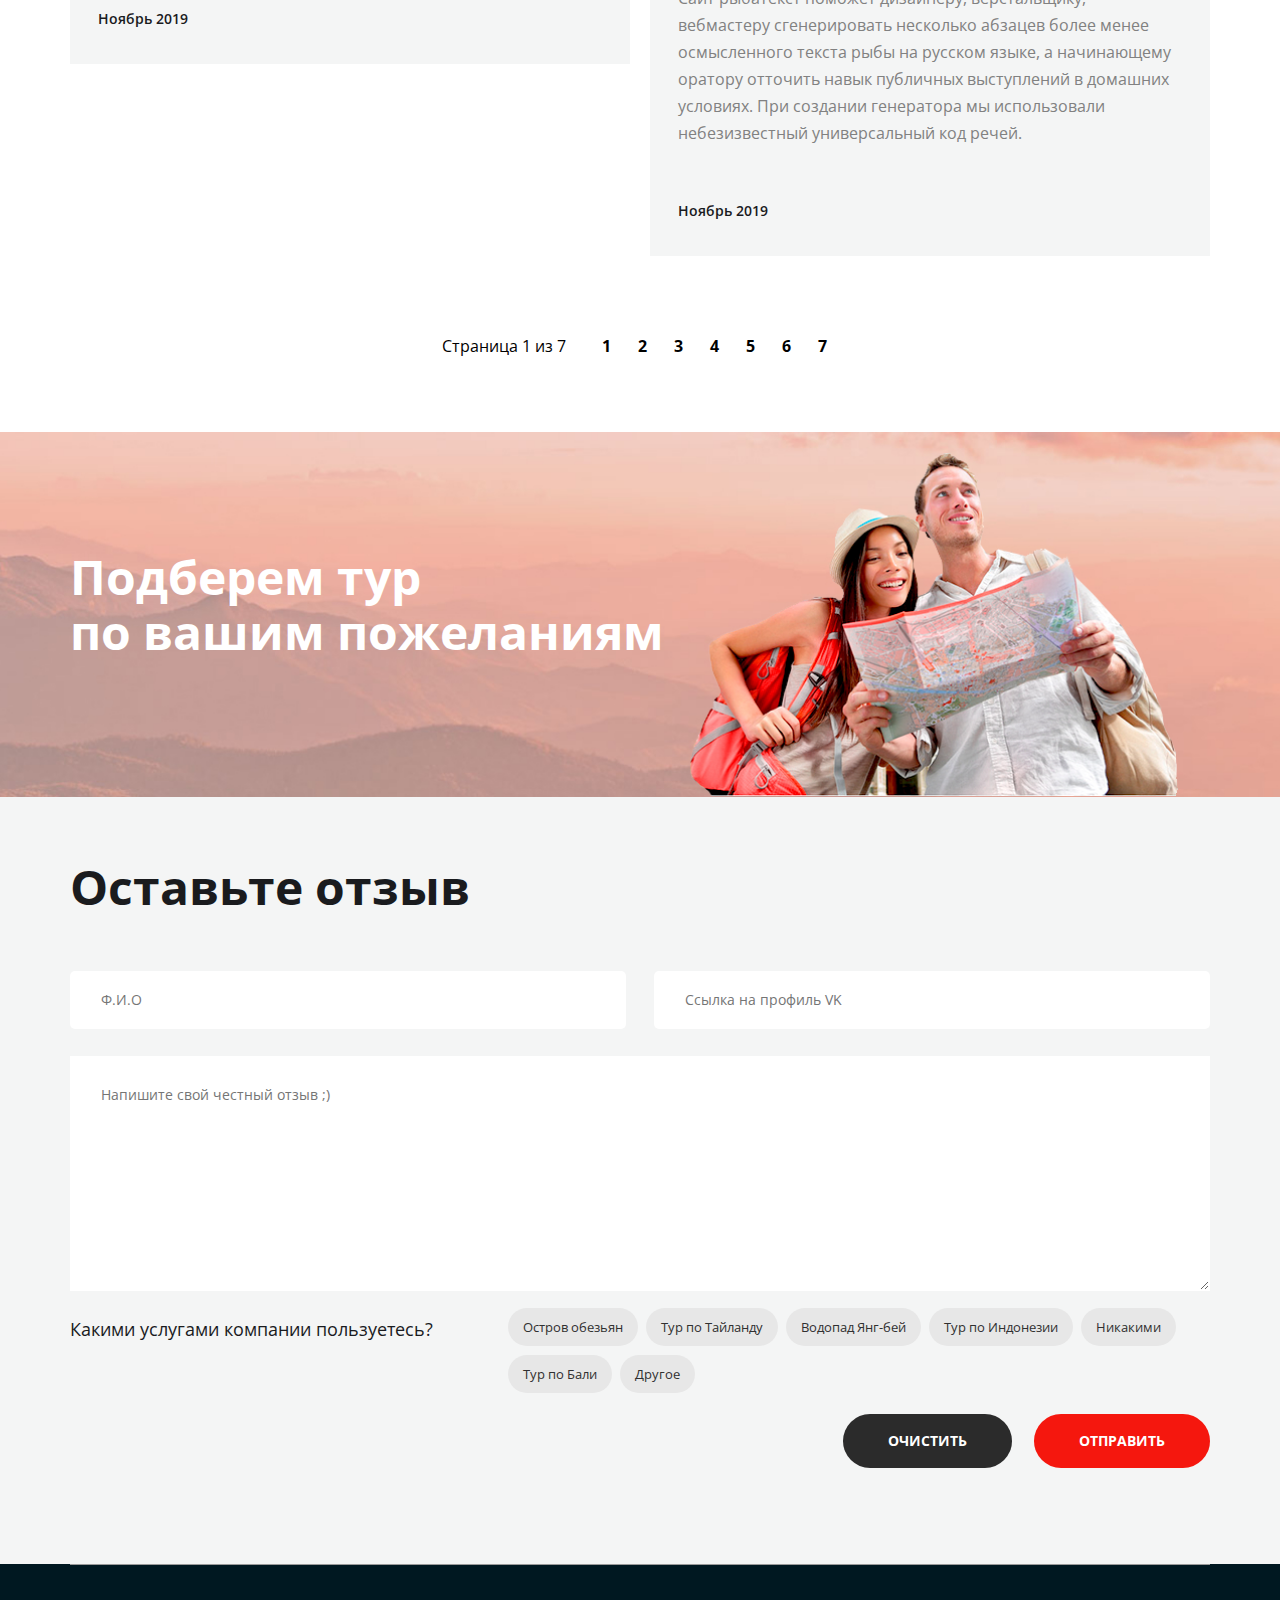
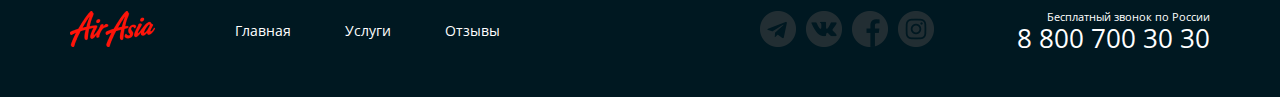
==== commit 9ae73f11: "fix-261223" ====
--- a/reviews.html
+++ b/reviews.html
@@ -23,14 +23,18 @@
           </div>
           <nav class="menu">
             <ul class="menu__list">
-              <li class="menu__list-item"><a href="#" class="menu__list-link">Главная</a></li>
-              <li class="menu__list-item"><a href="#" class="menu__list-link">Услуги</a></li>
-              <li class="menu__list-item"><a href="#" class="menu__list-link">Отзывы</a></li>
+              <li class="menu__list-item"><a href="./index.html" class="menu__list-link">Главная</a></li>
+              <li class="menu__list-item"><a href="./services.html" class="menu__list-link">Услуги</a></li>
+              <li class="menu__list-item"><a href="./reviews.html" class="menu__list-link">Отзывы</a></li>
             </ul>
           </nav>
           <div class="contacts header__contacts">
             <a href="tel:+88007003030" class="contacts__tel-link">8 800 700 30 30</a>
             <span class="contacts__work-schedule">График работы</span>
+            <div class="contacts__work-schedule-hover">
+              <span>пн-вс: 09:00 - 20:00</span>
+              <span>Обед: 14:00-14:30</span>
+            </div>
           </div>
         </header>
         <div class="sub-header-reviews">
@@ -47,8 +51,8 @@
 
       <section class="reviews">
         <div class="container">
-          <div class="review-cards-block">
-            <div class="review-card">
+          <ul class="review-cards-block">
+            <li class="review-card">
               <div class="review-card__person-block">
                 <div class="review-card__header">
                   <div class="review-card__avatar-image">
@@ -70,8 +74,30 @@
                   <time class="review-card__post-date">Ноябрь 2019</time>
                 </div>
               </div>
-            </div>
-            <div class="review-card">
+            </li>
+            <li class="review-card">
+              <div class="review-card__person-block">
+                <div class="review-card__header">
+                  <div class="review-card__avatar-image">
+                    <img src="./img/user-3.png" alt="фото пользователя">
+                  </div>
+                  <div class="review-card__avatar-info">
+                    <a href="" class="review-card__avatar-link">Лиза Сидорова</a>
+                    <a href="" class="review-card__avatar-tour">Тур по Тайланду</a>
+                  </div>
+                </div>
+                <div class="review-card__content">
+                  <h3 class="review-card__title">Интерестный тур по Таю.</h3>
+                  <p class="review-card__text">Сайт рыбатекст поможет дизайнеру, верстальщику, вебмастеру сгенерировать
+                    несколько абзацев более менее осмысленного
+                    текста рыбы на русском языке, а начинающему оратору отточить навык публичных выступлений в домашних
+                    условиях. При
+                    создании генератора мы использовали небезизвестный универсальный код речей.</p>
+                  <time class="review-card__post-date">Ноябрь 2019</time>
+                </div>
+              </div>
+            </li>
+            <li class="review-card">
               <div class="review-card__person-block">
                 <div class="review-card__header">
                   <div class="review-card__avatar-image">
@@ -97,20 +123,20 @@
                   <time class="review-card__post-date">Ноябрь 2019</time>
                 </div>
               </div>
-            </div>
-            <div class="review-card">
-              <div class="review-card__person-block">
-                <div class="review-card__header">
-                  <div class="review-card__avatar-image">
-                    <img src="./img/user-3.png" alt="фото пользователя">
-                  </div>
-                  <div class="review-card__avatar-info">
-                    <a href="" class="review-card__avatar-link">Лиза Сидорова</a>
-                    <a href="" class="review-card__avatar-tour">Тур по Тайланду</a>
-                  </div>
-                </div>
-                <div class="review-card__content">
-                  <h3 class="review-card__title">Интерестный тур по Таю.</h3>
+            </li>
+            <li class="review-card">
+              <div class="review-card__person-block">
+                <div class="review-card__header">
+                  <div class="review-card__avatar-image">
+                    <img src="./img/user-4.png" alt="фото пользователя">
+                  </div>
+                  <div class="review-card__avatar-info">
+                    <a href="" class="review-card__avatar-link">Антон Игоревич</a>
+                    <a href="" class="review-card__avatar-tour">Тур по Индонезии</a>
+                  </div>
+                </div>
+                <div class="review-card__content">
+                  <h3 class="review-card__title">Для первого раза выбрал тур по Индонезии. И не пожалел!</h3>
                   <p class="review-card__text">Сайт рыбатекст поможет дизайнеру, верстальщику, вебмастеру сгенерировать
                     несколько абзацев более менее осмысленного
                     текста рыбы на русском языке, а начинающему оратору отточить навык публичных выступлений в домашних
@@ -119,30 +145,8 @@
                   <time class="review-card__post-date">Ноябрь 2019</time>
                 </div>
               </div>
-            </div>
-            <div class="review-card">
-              <div class="review-card__person-block">
-                <div class="review-card__header">
-                  <div class="review-card__avatar-image">
-                    <img src="./img/user-4.png" alt="фото пользователя">
-                  </div>
-                  <div class="review-card__avatar-info">
-                    <a href="" class="review-card__avatar-link">Антон Игоревич</a>
-                    <a href="" class="review-card__avatar-tour">Тур по Индонезии</a>
-                  </div>
-                </div>
-                <div class="review-card__content">
-                  <h3 class="review-card__title">Для первого раза выбрал тур по Индонезии. И не пожалел!</h3>
-                  <p class="review-card__text">Сайт рыбатекст поможет дизайнеру, верстальщику, вебмастеру сгенерировать
-                    несколько абзацев более менее осмысленного
-                    текста рыбы на русском языке, а начинающему оратору отточить навык публичных выступлений в домашних
-                    условиях. При
-                    создании генератора мы использовали небезизвестный универсальный код речей.</p>
-                  <time class="review-card__post-date">Ноябрь 2019</time>
-                </div>
-              </div>
-            </div>
-          </div>
+            </li>
+          </ul>
           <div class="paginator reviews-paginator">
             <p class="paginator__info">Страница <span>1 </span>из<span> 7</span></p>
             <ul class="paginator__menu-links">
@@ -164,6 +168,7 @@
         <h2 class="tours-for-u__title">Подберем тур <br>по вашим пожеланиям</h2>
       </div>
     </section>
+
     <section class="review-page-form">
       <div class="container">
         <h2 class="review-form__title">Оставьте отзыв</h2>
@@ -177,29 +182,43 @@
             placeholder="Напишите свой честный отзыв ;)"></textarea>
           <div class="review-form__checkbox-wrapp">
             <span class="review-form__checkbox-info">Какими услугами компании пользуетесь?</span>
-            <div class="review-form__checkbox">
-              <input type="checkbox" name="review-form__checkbox-item" id="review-form__checkbox-item"
-                class="review-form__checkbox-item">
-              <label for="review-form__checkbox-item" class="review-form__checkbox-label">Остров обезьян</label>
-              <input type="checkbox" name="review-form__checkbox-item" id="review-form__checkbox-item"
-                class="review-form__checkbox-item">
-              <label for="review-form__checkbox-item" class="review-form__checkbox-label">Тур по Тайланду</label>
-              <input type="checkbox" name="review-form__checkbox-item" id="review-form__checkbox-item"
-                class="review-form__checkbox-item">
-              <label for="review-form__checkbox-item" class="review-form__checkbox-label">Водопад Янг-бей</label>
-              <input type="checkbox" name="review-form__checkbox-item" id="review-form__checkbox-item"
-                class="review-form__checkbox-item">
-              <label for="review-form__checkbox-item" class="review-form__checkbox-label">Тур по Индонезии</label>
-              <input type="checkbox" name="review-form__checkbox-item" id="review-form__checkbox-item"
-                class="review-form__checkbox-item">
-              <label for="review-form__checkbox-item" class="review-form__checkbox-label">Никакими</label>
-              <input type="checkbox" name="review-form__checkbox-item" id="review-form__checkbox-item"
-                class="review-form__checkbox-item">
-              <label for="review-form__checkbox-item" class="review-form__checkbox-label">Тур по Бали</label>
-              <input type="checkbox" name="review-form__checkbox-item" id="review-form__checkbox-item"
-                class="review-form__checkbox-item">
-              <label for="review-form__checkbox-item" class="review-form__checkbox-label">Другое</label>
-            </div>
+            <ul class="review-form__checkbox">
+              <li>
+                <input type="checkbox" name="review-form__checkbox-item" id="monkey-island"
+                  class="review-form__checkbox-item">
+                <label for="monkey-sland" class="review-form__checkbox-label">Остров обезьян</label>
+              </li>
+              <li>
+                <input type="checkbox" name="review-form__checkbox-item" id="thailand-tour"
+                  class="review-form__checkbox-item">
+                <label for="thailand-tour" class="review-form__checkbox-label">Тур по Тайланду</label>
+              </li>
+              <li>
+                <input type="checkbox" name="review-form__checkbox-item" id="waterfall"
+                  class="review-form__checkbox-item">
+                <label for="waterfall" class="review-form__checkbox-label">Водопад Янг-бей</label>
+              </li>
+              <li>
+                <input type="checkbox" name="review-form__checkbox-item" id="indonesia-tour"
+                  class="review-form__checkbox-item">
+                <label for="indonesia-tour" class="review-form__checkbox-label">Тур по Индонезии</label>
+              </li>
+              <li>
+                <input type="checkbox" name="review-form__checkbox-item" id="no-services"
+                  class="review-form__checkbox-item">
+                <label for="no-services" class="review-form__checkbox-label">Никакими</label>
+              </li>
+              <li>
+                <input type="checkbox" name="review-form__checkbox-item" id="bali-tour"
+                  class="review-form__checkbox-item">
+                <label for="bali-tour" class="review-form__checkbox-label">Тур по Бали</label>
+              </li>
+              <li>
+                <input type="checkbox" name="review-form__checkbox-item" id="other-services"
+                  class="review-form__checkbox-item">
+                <label for="other-services" class="review-form__checkbox-label">Другое</label>
+              </li>
+            </ul>
           </div>
           <div class="review-form__buttons-block">
             <button type="reset" class="review-form__btn-reset">Очистить</button>
--- a/css/styles.css
+++ b/css/styles.css
@@ -90,6 +90,7 @@
 }
 
 .contacts {
+  position: relative;
   margin-left: auto;
   text-align: right;
 }
@@ -106,6 +107,44 @@
 
 .contacts__work-schedule {
   font-size: 13px;
+  cursor: pointer;
+}
+
+.contacts__work-schedule-hover {
+  position: absolute;
+  visibility: hidden;
+  content: "";
+  right: 0;
+  top: 60px;
+  padding: 20px;
+  font-weight: 700;
+  color: #1E1F20;
+  background-color: #EDEDED;
+  opacity: 0;
+  z-index: -10;
+}
+
+.contacts__work-schedule-hover::before {
+  position: absolute;
+  bottom: 100%;
+  right: 35px;
+  content: "";
+  width: 0px;
+  height: 0px;
+  border: 15px solid transparent;
+  border-bottom-color: #EDEDED;
+  border-top: 0px;
+}
+
+.contacts__work-schedule-hover span {
+  display: block;
+}
+
+.contacts__work-schedule:hover+.contacts__work-schedule-hover {
+  visibility: visible;
+  opacity: 1;
+  z-index: 1;
+  transition: opacity 2s;
 }
 
 /* PROMO-SECTION */
--- a/css/reviews.css
+++ b/css/reviews.css
@@ -53,14 +53,16 @@
 }
 
 .review-cards-block {
-  display: flex;
+  /* display: flex;
   flex-wrap: wrap;
-  justify-content: space-between;
-  margin-bottom: 70px;
+  justify-content: space-between; */
+  column-count: 2;
+  margin-bottom: 57px;
+  gap: 20px;
 }
 
 .review-card {
-  max-width: 49%;
+  display: inline-block;
   padding: 50px 32px 32px 28px;
   margin-bottom: 17px;
   color: #000;
@@ -93,7 +95,7 @@
   content: "";
   width: 30px;
   height: 30px;
-  background: url("../img/vk-blue-1.png")
+  background: url("../img/vk-blue-1.png");
 }
 
 .review-card__avatar-link:hover {
@@ -176,7 +178,15 @@
 .review-form__vk-link {
   padding: 20px 30px;
   width: 50%;
+  border: 1px solid transparent;
   border-radius: 5px;
+}
+
+.review-form__person-name:focus,
+.review-form__vk-link:focus,
+.review-form__post:focus {
+  border-color: #F5170E;
+  outline: 0;
 }
 
 .review-form__person-name {
@@ -188,6 +198,7 @@
   padding: 30px;
   margin-bottom: 25px;
   min-height: 235px;
+  border: 1px solid transparent;
 }
 
 .review-form__checkbox-wrapp {
@@ -205,7 +216,8 @@
 .review-form__checkbox {
   display: flex;
   flex-wrap: wrap;
-  gap: 8px;
+  column-gap: 8px;
+  row-gap: 30px;
 }
 
 .review-form__checkbox-item {
@@ -220,6 +232,11 @@
   border-radius: 35px;
   color: #303030;
   background-color: #E7E7E7;
+  cursor: pointer;
+}
+
+.review-form__checkbox-label:hover {
+  background-color: #B9EAE4;
 }
 
 .review-form__checkbox-item:checked+.review-form__checkbox-label {
@@ -237,6 +254,7 @@
   font-weight: 700;
   color: #fff;
   text-transform: uppercase;
+  border: 1px solid transparent;
   border-radius: 35px;
   cursor: pointer;
 }
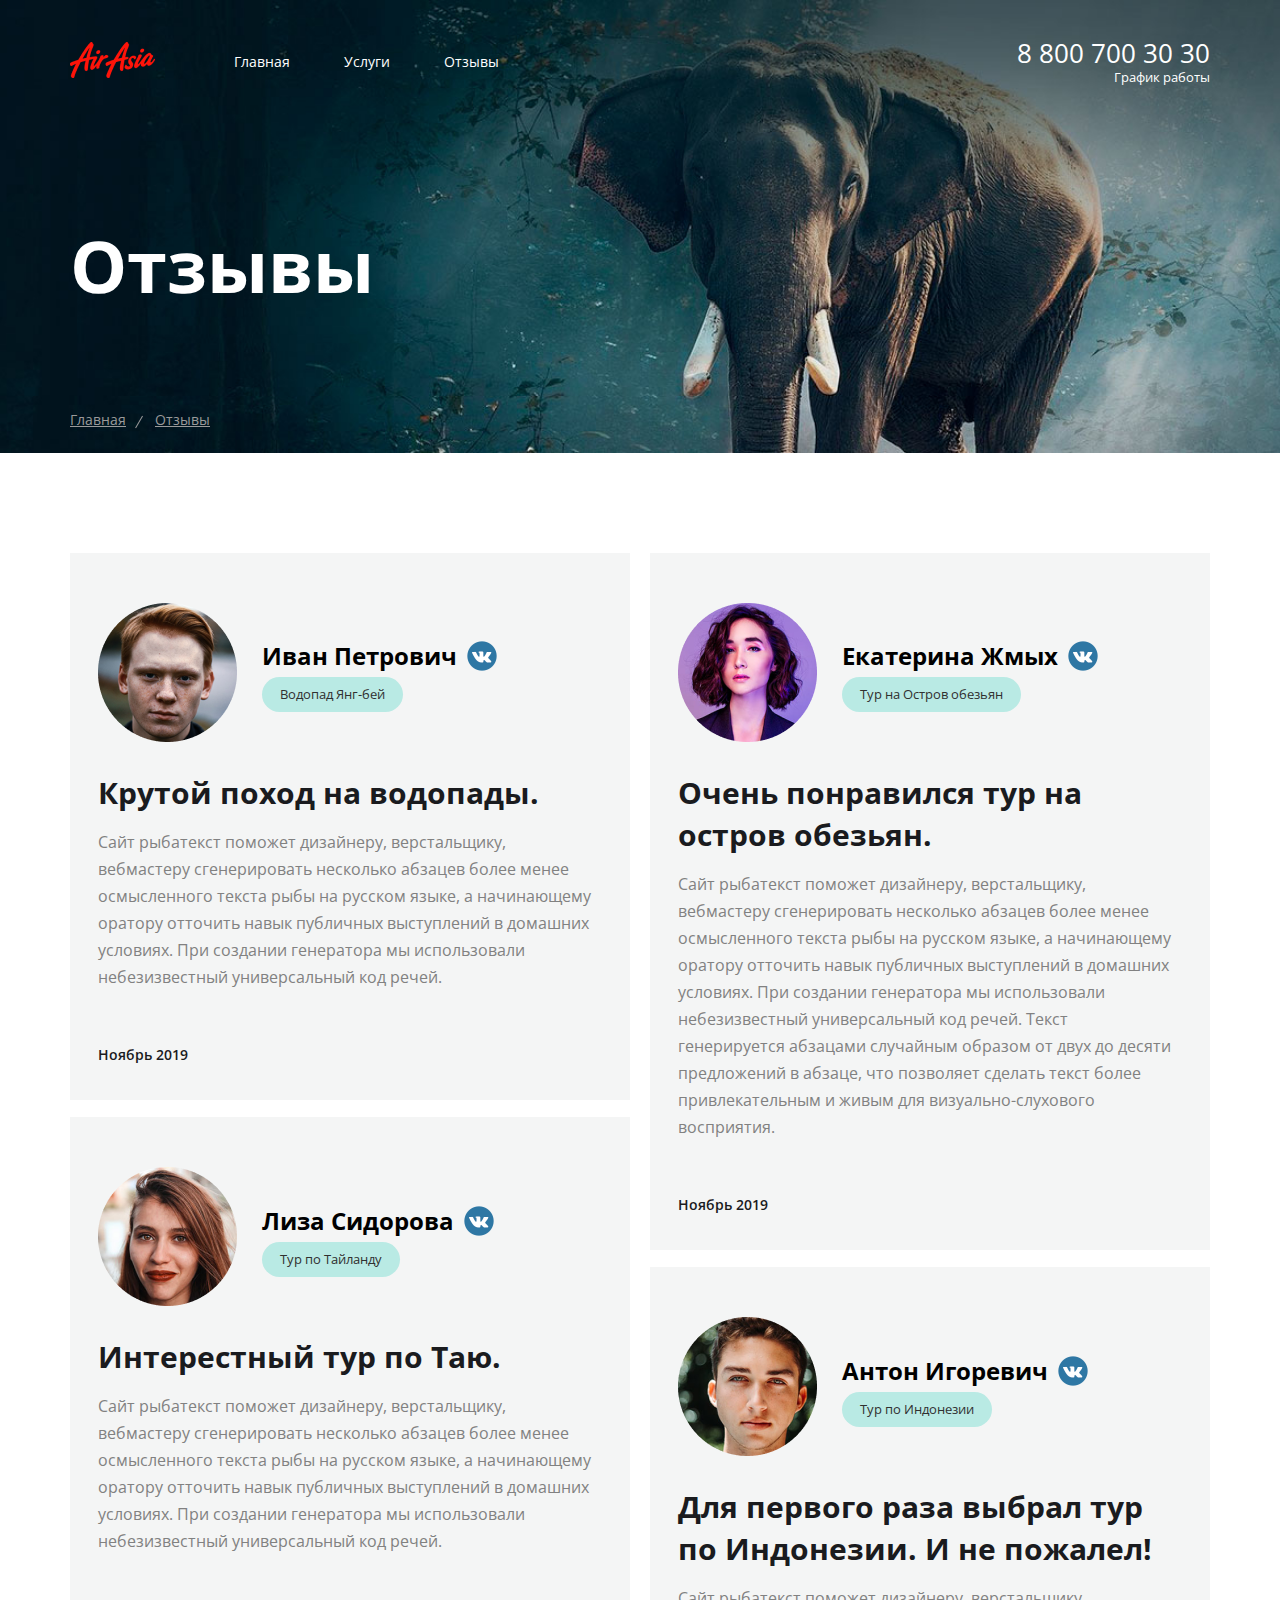
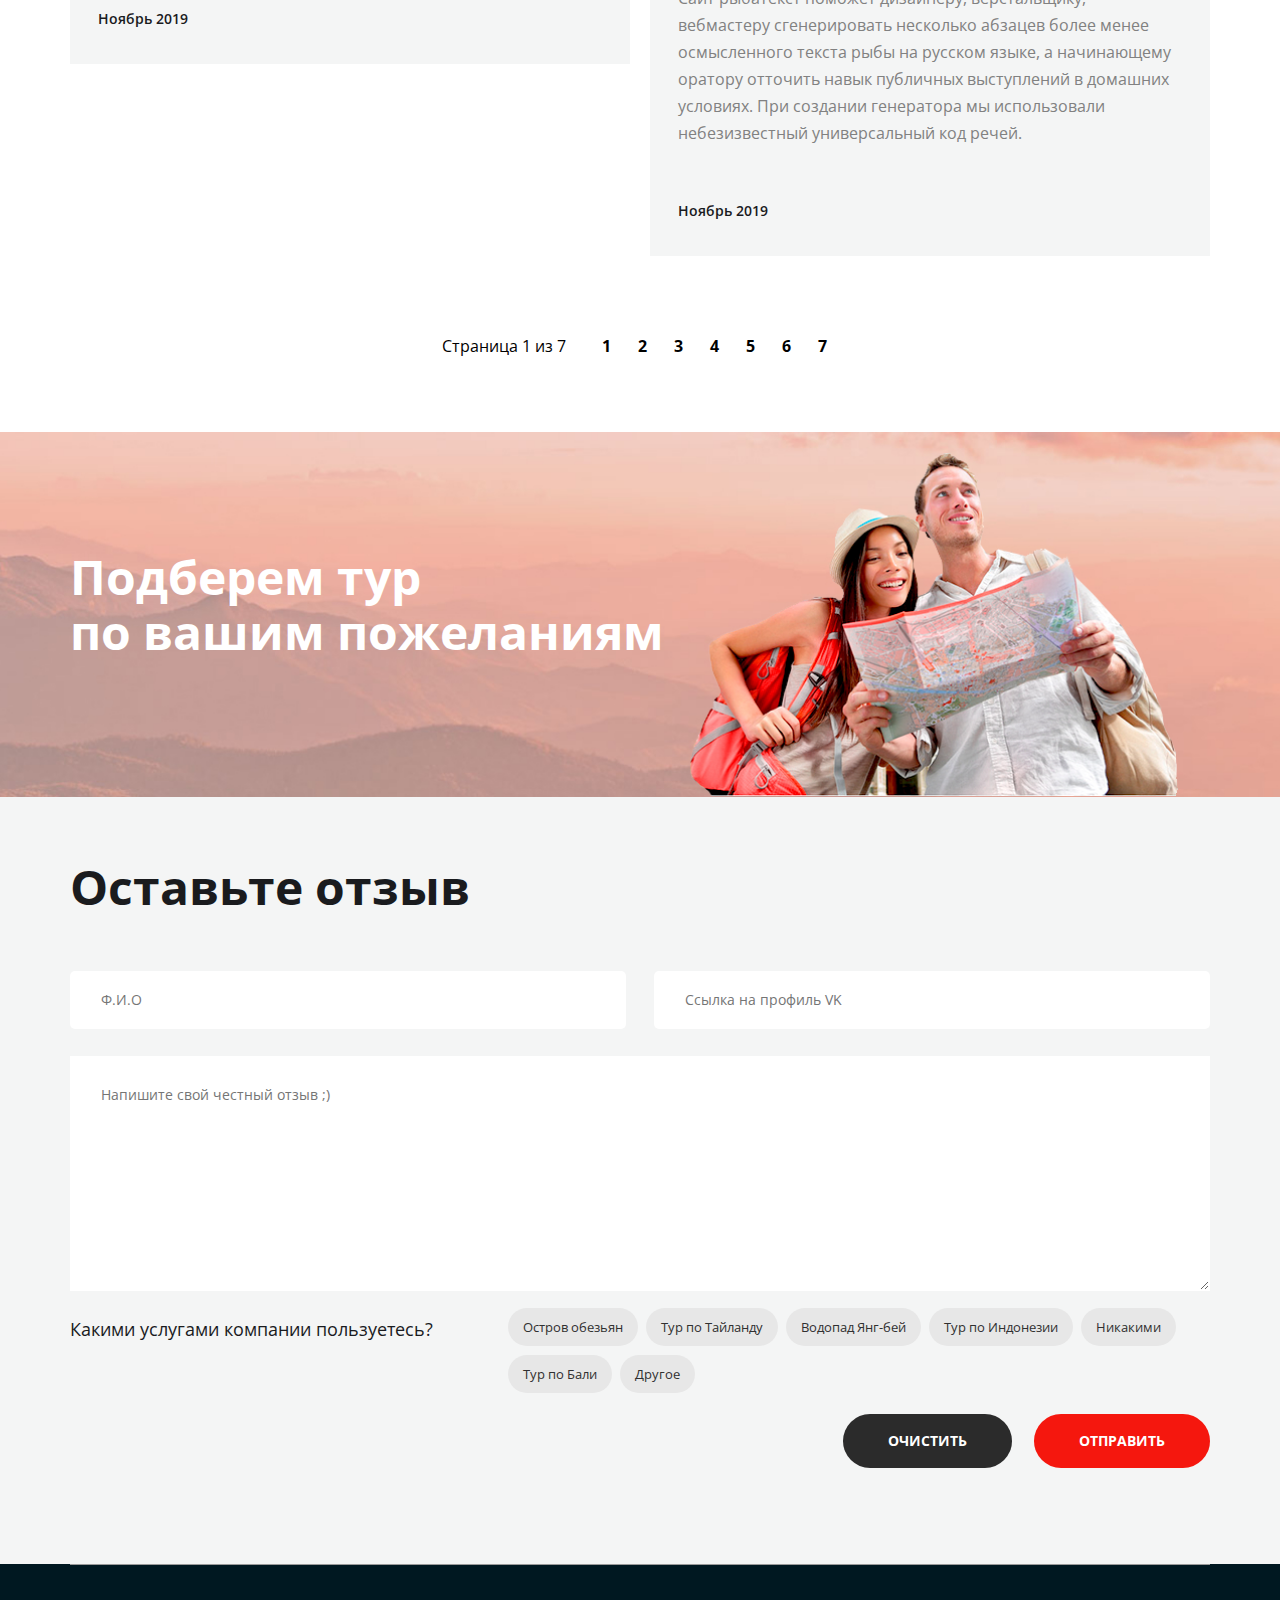
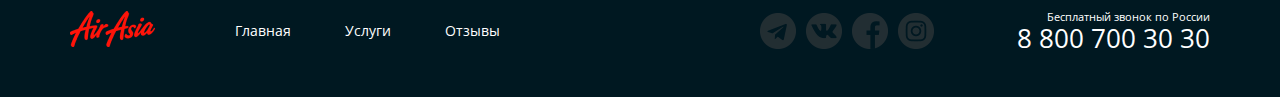
==== commit 21dab1d4: "fix sprite social icons" ====
--- a/reviews.html
+++ b/reviews.html
@@ -243,14 +243,10 @@
         </nav>
         <div class="social-links">
           <ul class="social-links__group">
-            <li class="social-links__item"><a href="#" class="social-links__link"><img src="./img/icons/tg-icon.png"
-                  alt="telegramm icon" class="social-links__icon"></a></li>
-            <li class="social-links__item"><a href="#" class="social-links__link"><img src="./img/icons/vk-icon.png"
-                  alt="vk icon" class="social-links__icon"></a></li>
-            <li class="social-links__item"><a href="#" class="social-links__link"><img src="./img/icons/fb-icon.png"
-                  alt="facebook icon" class="social-links__icon"></a></li>
-            <li class="social-links__item"><a href="#" class="social-links__link"><img src="./img/icons/insta-icon.png"
-                  alt="instagramm icon" class="social-links__icon"></a></li>
+            <li class="social-links__item tg-link"><a href="#" class="social-links__link"></a></li>
+            <li class="social-links__item vk-link"><a href="#" class="social-links__link"></a></li>
+            <li class="social-links__item fb-link"><a href="#" class="social-links__link"></a></li>
+            <li class="social-links__item insta-link"><a href="#" class="social-links__link"></a></li>
           </ul>
         </div>
         <div class="contacts footer__contacts">
--- a/css/styles.css
+++ b/css/styles.css
@@ -419,6 +419,26 @@
 
 .social-links__item {
   opacity: 0.5;
+  width: 36px;
+  height: 36px;
+  background: url("../img/icons/social-sprite.png") no-repeat;
+  cursor: pointer;
+}
+
+.tg-link {
+  background-position: 0px -36px;
+}
+
+.fb-link {
+  background-position: 0px 0px;
+}
+
+.vk-link {
+  background-position: -36px -36px;
+}
+
+.insta-link {
+  background-position: -36px 0px;
 }
 
 .social-links__item:hover {
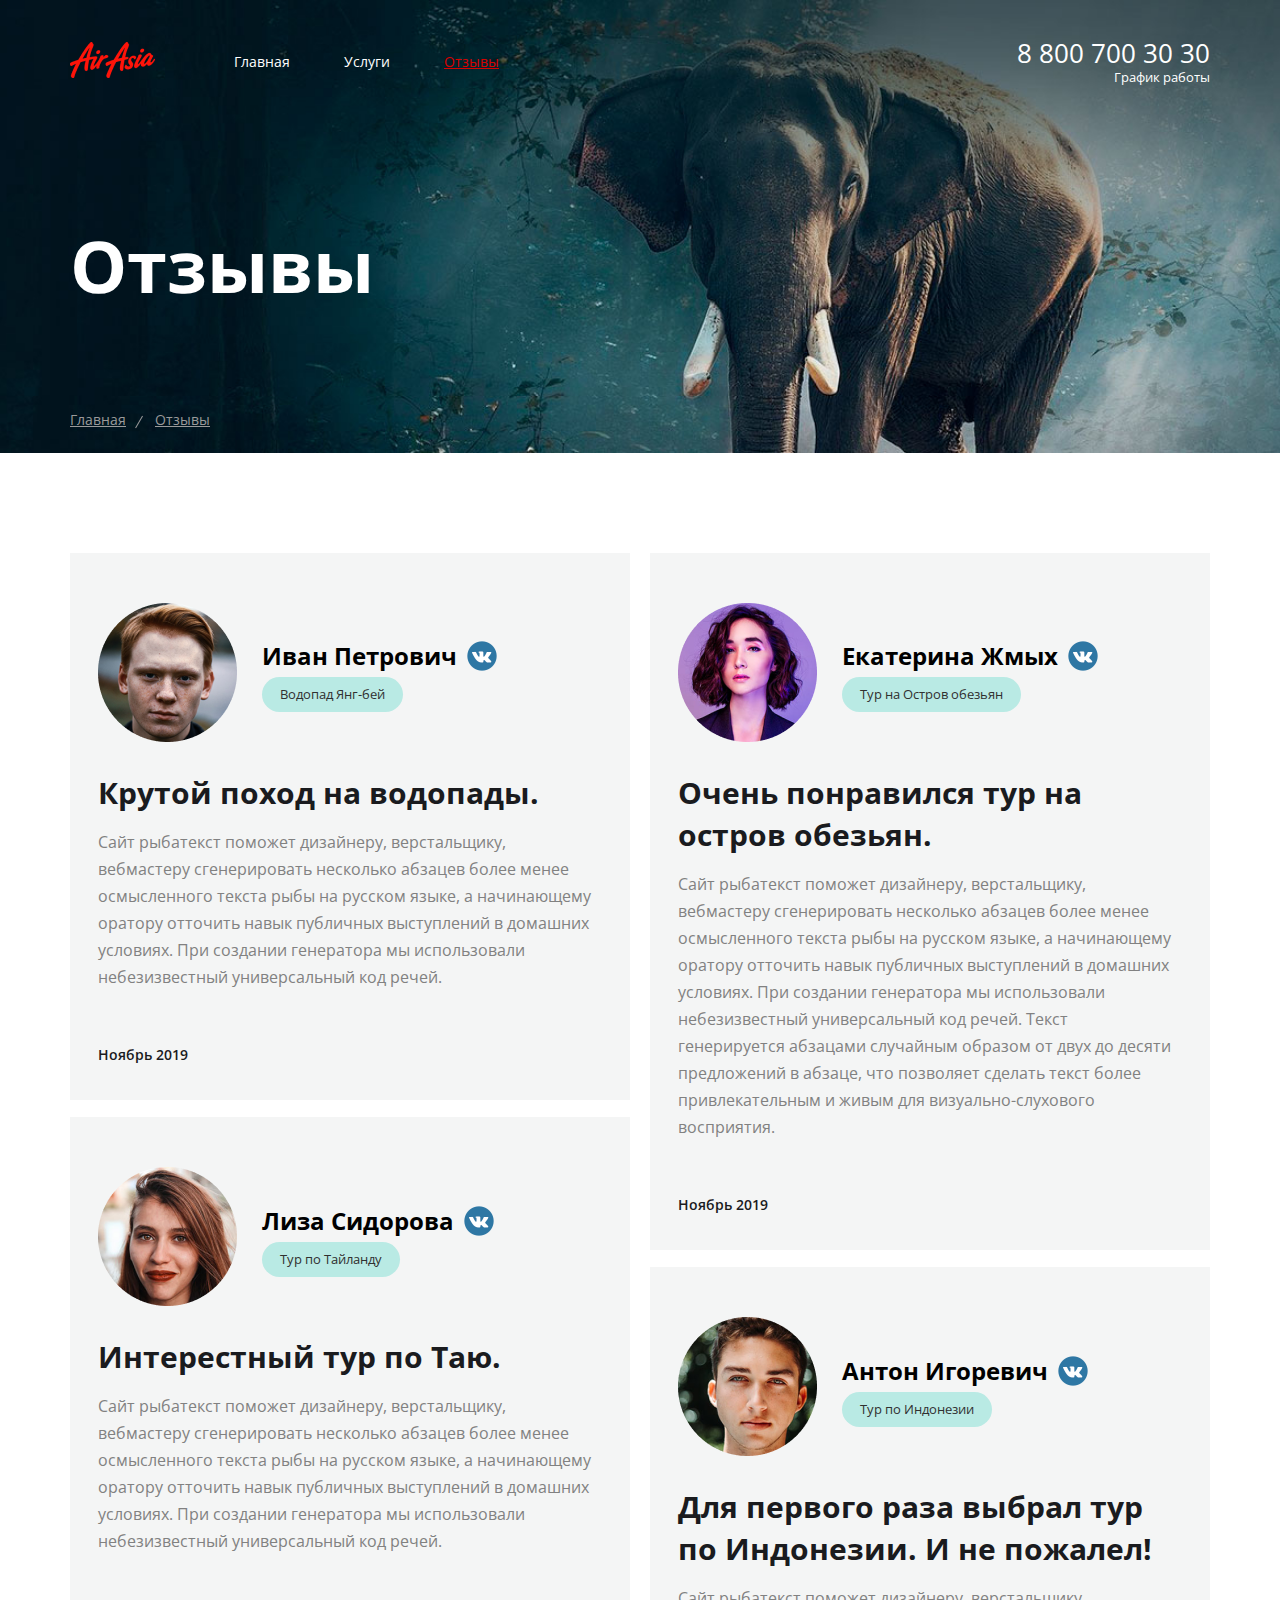
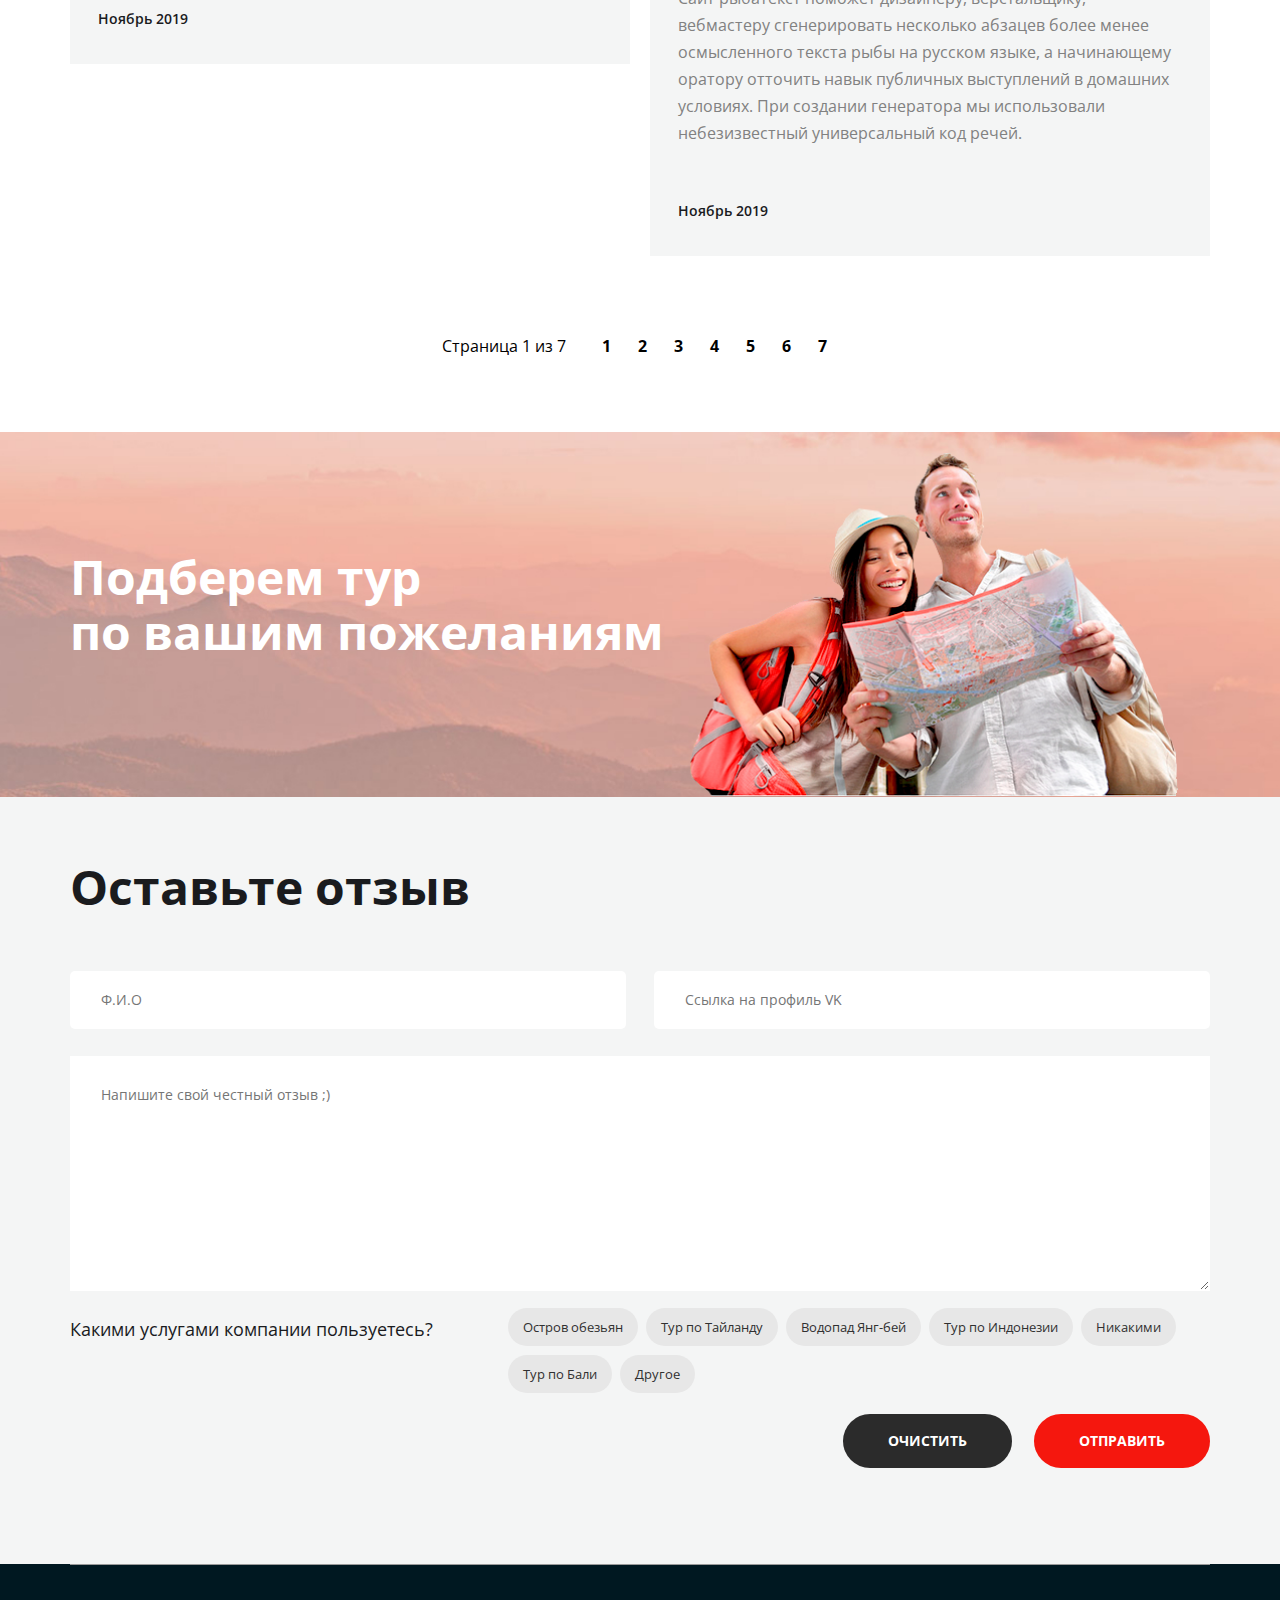
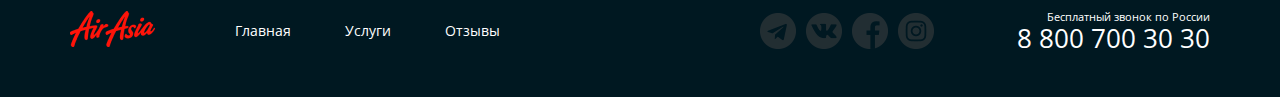
==== commit a09b947e: "fix 271223" ====
--- a/reviews.html
+++ b/reviews.html
@@ -25,7 +25,8 @@
             <ul class="menu__list">
               <li class="menu__list-item"><a href="./index.html" class="menu__list-link">Главная</a></li>
               <li class="menu__list-item"><a href="./services.html" class="menu__list-link">Услуги</a></li>
-              <li class="menu__list-item"><a href="./reviews.html" class="menu__list-link">Отзывы</a></li>
+              <li class="menu__list-item menu__list-item_active"><a href="./reviews.html"
+                  class="menu__list-link">Отзывы</a></li>
             </ul>
           </nav>
           <div class="contacts header__contacts">
@@ -183,39 +184,39 @@
           <div class="review-form__checkbox-wrapp">
             <span class="review-form__checkbox-info">Какими услугами компании пользуетесь?</span>
             <ul class="review-form__checkbox">
-              <li>
+              <li class="review-form__checkbox-item">
                 <input type="checkbox" name="review-form__checkbox-item" id="monkey-island"
-                  class="review-form__checkbox-item">
+                  class="review-form__checkbox-input">
                 <label for="monkey-sland" class="review-form__checkbox-label">Остров обезьян</label>
               </li>
-              <li>
+              <li class="review-form__checkbox-item">
                 <input type="checkbox" name="review-form__checkbox-item" id="thailand-tour"
-                  class="review-form__checkbox-item">
+                  class="review-form__checkbox-input">
                 <label for="thailand-tour" class="review-form__checkbox-label">Тур по Тайланду</label>
               </li>
-              <li>
+              <li class="review-form__checkbox-item">
                 <input type="checkbox" name="review-form__checkbox-item" id="waterfall"
-                  class="review-form__checkbox-item">
+                  class="review-form__checkbox-input">
                 <label for="waterfall" class="review-form__checkbox-label">Водопад Янг-бей</label>
               </li>
-              <li>
+              <li class="review-form__checkbox-item">
                 <input type="checkbox" name="review-form__checkbox-item" id="indonesia-tour"
-                  class="review-form__checkbox-item">
+                  class="review-form__checkbox-input">
                 <label for="indonesia-tour" class="review-form__checkbox-label">Тур по Индонезии</label>
               </li>
-              <li>
+              <li class="review-form__checkbox-item">
                 <input type="checkbox" name="review-form__checkbox-item" id="no-services"
-                  class="review-form__checkbox-item">
+                  class="review-form__checkbox-input">
                 <label for="no-services" class="review-form__checkbox-label">Никакими</label>
               </li>
-              <li>
+              <li class="review-form__checkbox-item">
                 <input type="checkbox" name="review-form__checkbox-item" id="bali-tour"
-                  class="review-form__checkbox-item">
+                  class="review-form__checkbox-input">
                 <label for="bali-tour" class="review-form__checkbox-label">Тур по Бали</label>
               </li>
-              <li>
+              <li class="review-form__checkbox-item">
                 <input type="checkbox" name="review-form__checkbox-item" id="other-services"
-                  class="review-form__checkbox-item">
+                  class="review-form__checkbox-input">
                 <label for="other-services" class="review-form__checkbox-label">Другое</label>
               </li>
             </ul>
--- a/css/styles.css
+++ b/css/styles.css
@@ -84,8 +84,10 @@
   gap: 54px;
 }
 
-.menu__list-item:hover {
+.menu__list-item:hover,
+.menu__list-item_active {
   color: #DA0100;
+  text-decoration: underline;
   transition: all 0.5s;
 }
 
@@ -121,7 +123,8 @@
   color: #1E1F20;
   background-color: #EDEDED;
   opacity: 0;
-  z-index: -10;
+  z-index: 1;
+  transition: opacity 2s;
 }
 
 .contacts__work-schedule-hover::before {
@@ -143,8 +146,7 @@
 .contacts__work-schedule:hover+.contacts__work-schedule-hover {
   visibility: visible;
   opacity: 1;
-  z-index: 1;
-  transition: opacity 2s;
+
 }
 
 /* PROMO-SECTION */
@@ -176,6 +178,11 @@
   text-transform: uppercase;
   background-color: #F5170E;
   border-radius: 35px;
+}
+
+.promo-section__button:hover {
+  background-color: #fff;
+  color: #F5170E;
 }
 
 /* HOT-TOURS */
--- a/css/reviews.css
+++ b/css/reviews.css
@@ -220,7 +220,7 @@
   row-gap: 30px;
 }
 
-.review-form__checkbox-item {
+.review-form__checkbox-input {
   position: absolute;
   z-index: -1;
   opacity: 0;
@@ -239,7 +239,7 @@
   background-color: #B9EAE4;
 }
 
-.review-form__checkbox-item:checked+.review-form__checkbox-label {
+.review-form__checkbox-input:checked+.review-form__checkbox-label {
   background-color: #B9EAE4;
 }
 
